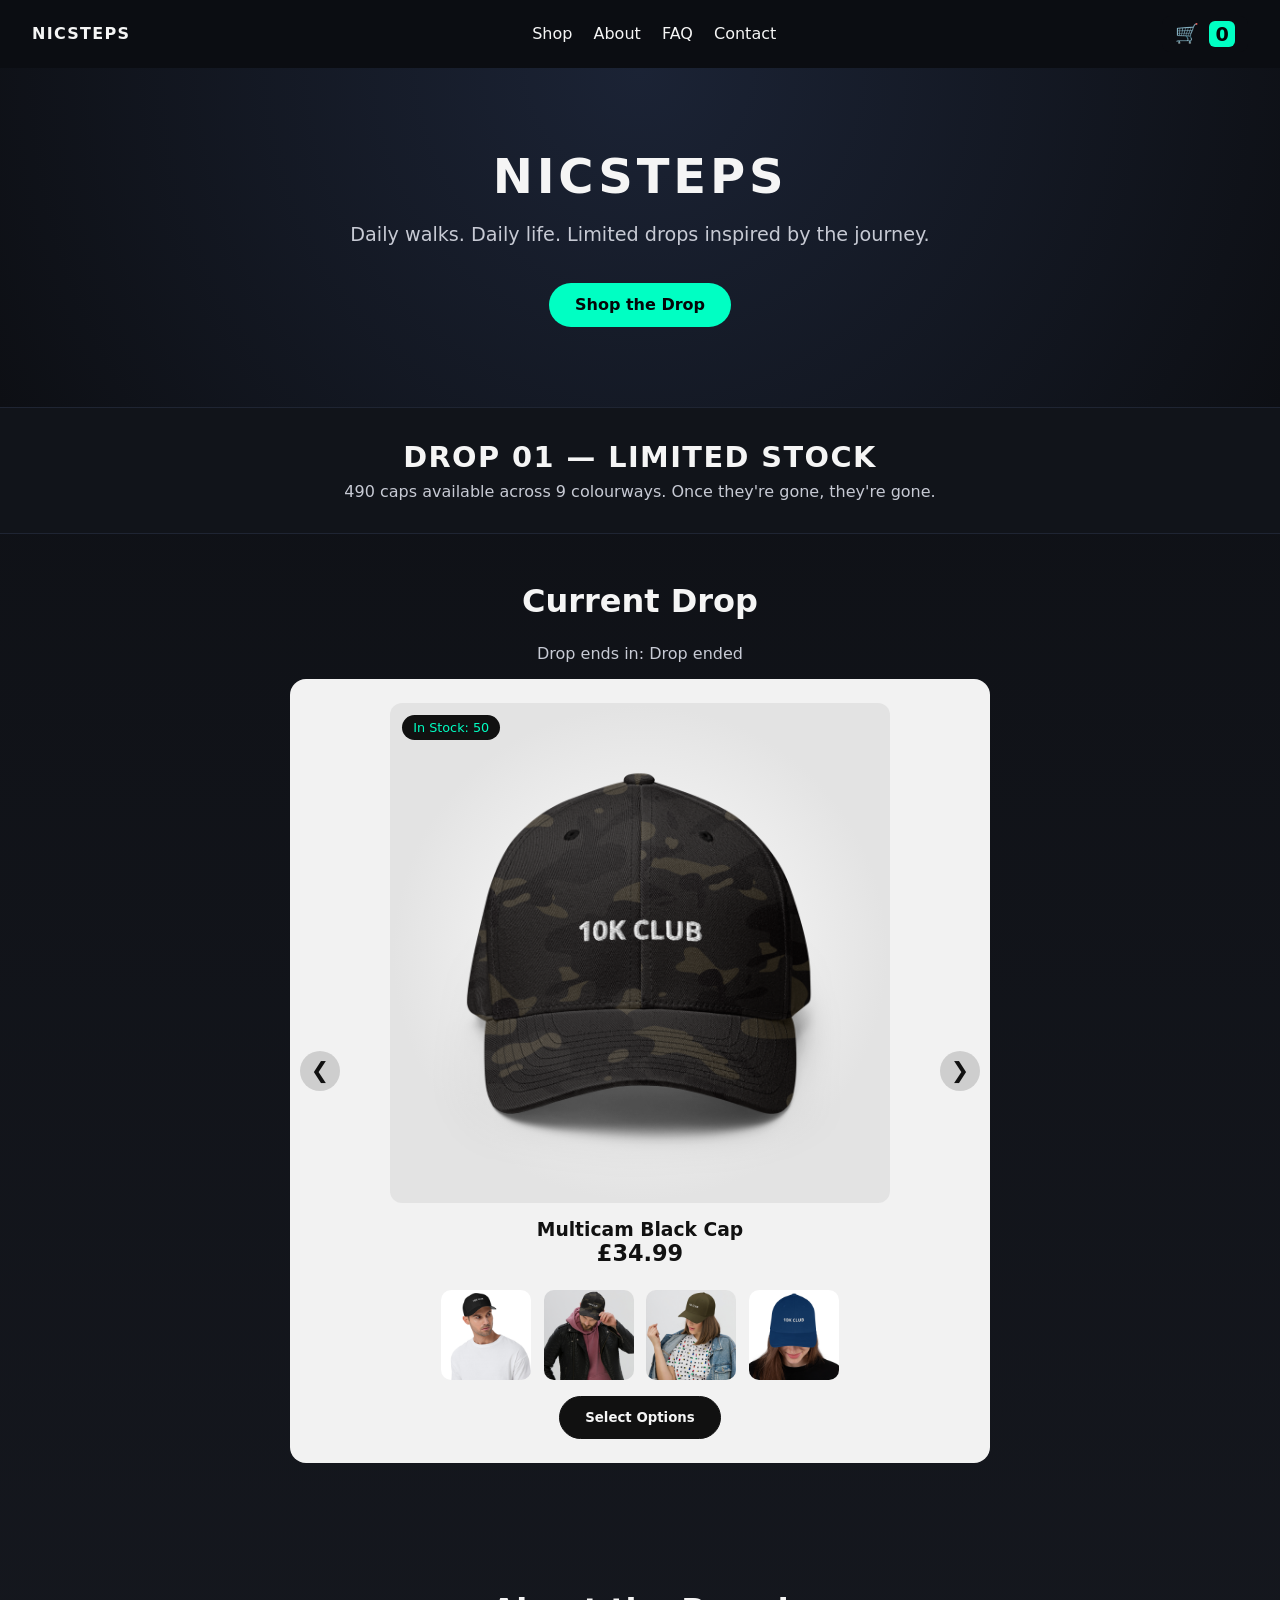
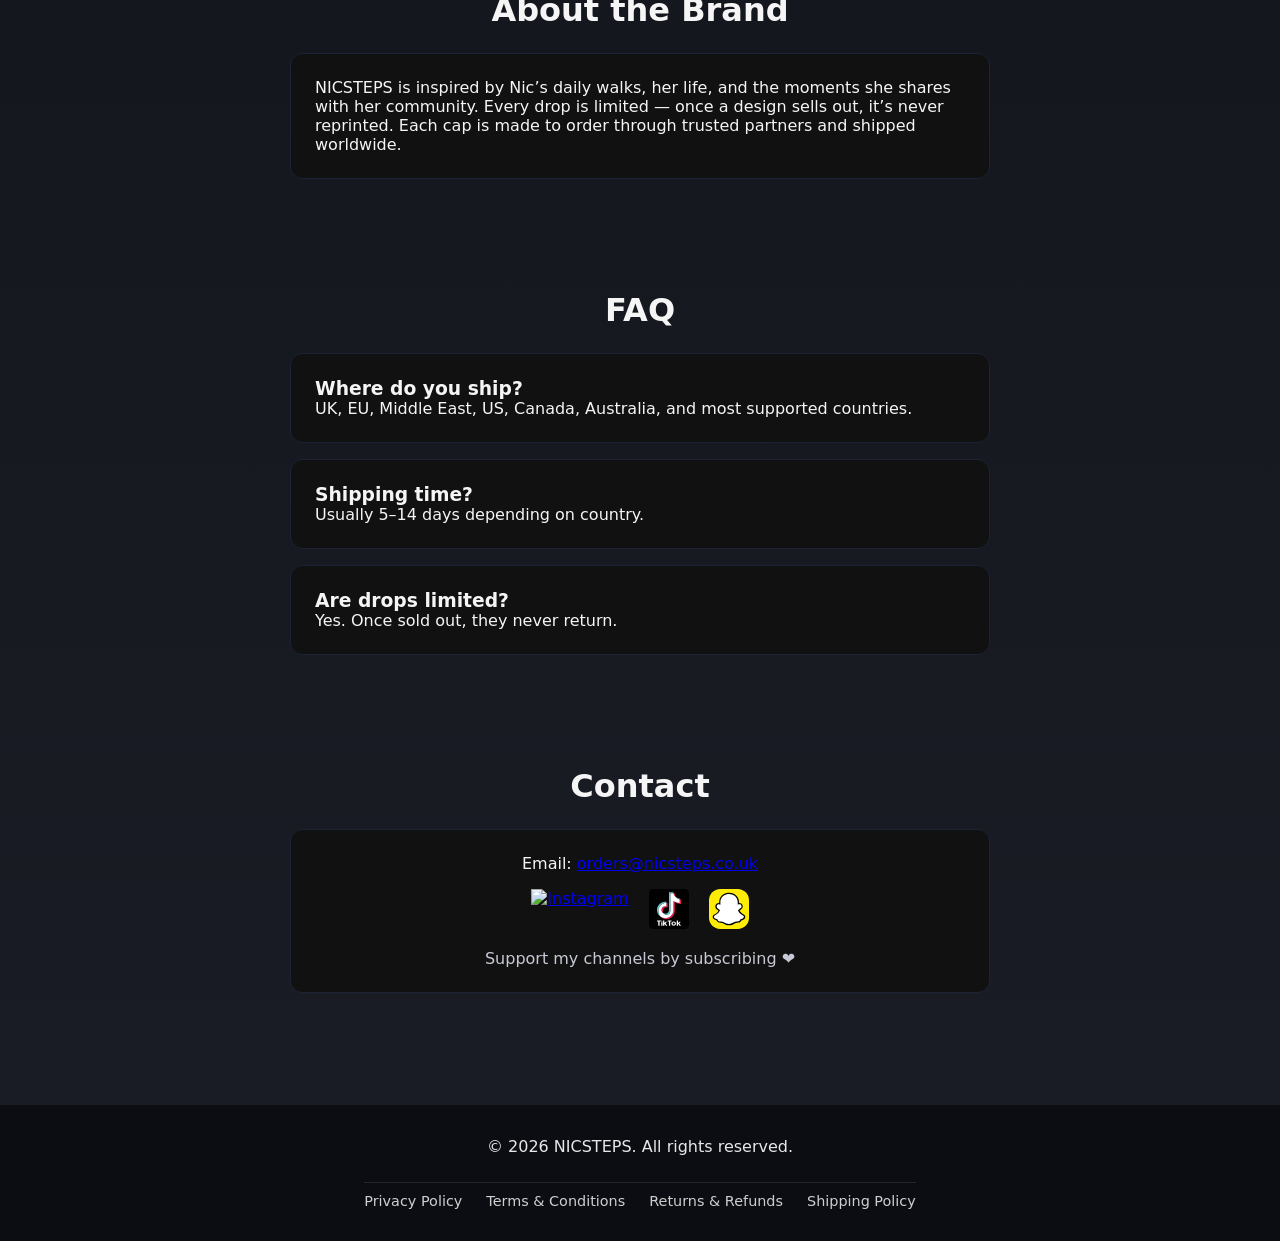
==== index.html @ 2a31eff0 "Update index.html" ====
<!DOCTYPE html>
<html lang="en">
<head>
  <meta charset="UTF-8" />
  <title>NICSTEPS – Limited Edition Apparel</title>
  <meta name="viewport" content="width=device-width, initial-scale=1" />
  <link rel="stylesheet" href="style.css" />
</head>
<body>

  <!-- LOADING OVERLAY -->
  <div id="loader" class="loader-overlay">
    <div class="loader-logo">NICSTEPS</div>
  </div>

<!-- 
<div style="text-align:center; margin-top:20px;">
  <img src="images/logo.png" alt="NICSTEPS Logo" style="max-width:160px;">
</div> LOGO -->
  
  <!-- HEADER -->
  <header class="header">
    <div class="logo">NICSTEPS</div>

    <nav class="nav desktop-nav">
      <a href="#shop">Shop</a>
      <a href="#about">About</a>
      <a href="#faq">FAQ</a>
      <a href="#contact">Contact</a>
    </nav>

    <button id="mobile-menu-toggle" class="mobile-menu-toggle">
      ☰
    </button>

    <div class="cart-icon" onclick="toggleCart()">
      🛒 <span id="cart-count">0</span>
    </div>
  </header>

  <!-- MOBILE MENU -->
  <div id="mobile-menu" class="mobile-menu">
    <nav class="mobile-nav">
      <a href="#shop" onclick="closeMobileMenu()">Shop</a>
      <a href="#about" onclick="closeMobileMenu()">About</a>
      <a href="#faq" onclick="closeMobileMenu()">FAQ</a>
      <a href="#contact" onclick="closeMobileMenu()">Contact</a>
    </nav>
  </div>

  <!-- HERO -->
  <section class="hero">
    <div class="hero-text">
      <h1 class="brand-title">NICSTEPS</h1>
      <p class="brand-tagline">Daily walks. Daily life. Limited drops inspired by the journey.</p>
      <a href="#shop" class="btn-primary">Shop the Drop</a>
    </div>
  </section>

  <!-- DROP BANNER -->
  <section class="drop-banner">
    <h2>DROP 01 — LIMITED STOCK</h2>
    <p>490 caps available across 9 colourways. Once they're gone, they're gone.</p>
  </section>

  <!-- SHOP SECTION -->
  <section id="shop" class="shop">
    <h2 class="section-title">Current Drop</h2>

    <div id="drop-countdown" class="drop-countdown">
      Drop ends in: <span id="countdown-timer">Loading...</span>
    </div>

    <div class="featured-box" id="featured-box">

      <div class="carousel-arrow left-arrow" onclick="prevProduct()">
        <span class="arrow-icon">❮</span>
      </div>

      <div class="featured-content">
        <div class="featured-image-wrapper">
          <img id="featured-img" src="" alt="Featured Cap">
          <div id="stock-indicator" class="stock-indicator"></div>
        </div>

        <h3 id="featured-name"></h3>
        <p class="price" id="featured-price">£34.99</p>

        <div class="featured-gallery">
          <img src="/images/model-male-black.jpg" onclick="openLightbox('/images/model-male-black.jpg')" alt="Male wearing black cap">
          <img src="/images/model-male-multicam-black.jpg" onclick="openLightbox('/images/model-male-multicam-black.jpg')" alt="Male wearing multicam black cap">
          <img src="/images/model-female-olive.jpg" onclick="openLightbox('/images/model-female-olive.jpg')" alt="Female wearing olive cap">
          <img src="/images/model-female-royal-blue.jpg" onclick="openLightbox('/images/model-female-royal-blue.jpg')" alt="Female wearing royal blue cap">
        </div>

        <button class="btn-secondary" id="featured-btn">Select Options</button>
      </div>

      <div class="carousel-arrow right-arrow" onclick="nextProduct()">
        <span class="arrow-icon">❯</span>
      </div>

    </div>
  </section>

  <!-- IMAGE LIGHTBOX -->
<div id="image-lightbox" class="image-lightbox">
  <span id="lightbox-close">×</span>
  <img id="lightbox-img" src="" alt="Enlarged view">
</div>

  <!-- ABOUT -->
  <section id="about" class="info-section">
    <h2 class="section-title">About the Brand</h2>
    <div class="info-card">
      <p>
        NICSTEPS is inspired by Nic’s daily walks, her life, and the moments she shares with her community.
        Every drop is limited — once a design sells out, it’s never reprinted. Each cap is made to order
        through trusted partners and shipped worldwide.
      </p>
    </div>
  </section>

  <!-- FAQ -->
  <section id="faq" class="info-section">
    <h2 class="section-title">FAQ</h2>

    <div class="faq-card">
      <h3>Where do you ship?</h3>
      <p>UK, EU, Middle East, US, Canada, Australia, and most supported countries.</p>
    </div>

    <div class="faq-card">
      <h3>Shipping time?</h3>
      <p>Usually 5–14 days depending on country.</p>
    </div>

    <div class="faq-card">
      <h3>Are drops limited?</h3>
      <p>Yes. Once sold out, they never return.</p>
    </div>
  </section>

  <!-- CONTACT -->
  <section id="contact" class="info-section">
    <h2 class="section-title">Contact</h2>

    <div class="info-card center">
      <p>Email: <a href="mailto:orders@nicsteps.co.uk">orders@nicsteps.co.uk</a></p>

      <div class="social-links">
        <a href="https://www.instagram.com/xnatural_nicx" target="_blank">
          <img src="icons/instagram.svg" alt="Instagram">
        </a>

        <a href="https://www.tiktok.com/@nicky32115" target="_blank">
          <img src="icons/tiktok.svg" alt="TikTok">
        </a>

        <a href="https://www.snapchat.com/@ncurrah" target="_blank">
          <img src="icons/snapchat.svg" alt="Snapchat">
        </a>
      </div>

      <p class="support-text">Support my channels by subscribing ❤️</p>
    </div>
  </section>

  <!-- FOOTER -->
  <footer class="footer">
  <p>© 2026 NICSTEPS. All rights reserved.</p>

  <nav class="footer-legal">
    <a href="/privacy.html">Privacy Policy</a>
    <a href="/terms.html">Terms & Conditions</a>
    <a href="/returns.html">Returns & Refunds</a>
    <a href="/shipping.html">Shipping Policy</a>
  </nav>
</footer>

  <!-- CART PANEL -->
  <div id="cart-panel" class="cart-panel">
    <div class="cart-header">
      <h2>Your Basket</h2>
      <button class="close-cart" onclick="toggleCart()">✖</button>
    </div>

    <div id="cart-items"></div>
    <p id="cart-total">Total: £0.00</p>
    <a id="checkout-link" href="#" class="btn-primary" onclick="openCheckout()">Checkout</a>
  </div>

  <!-- OPTIONS PANEL -->
  <div id="options-panel" class="options-panel">
    <h3>Select Colour & Size</h3>

    <label>Colour</label>
    <select id="opt-color">
  <option>Black</option>
  <option>Dark Grey</option>
  <option>Dark Navy</option>
  <option>Multicam Black</option>
  <option>Olive</option>
  <option>Red</option>
  <option>Royal Blue</option>
  <option>Khaki</option>
  <option>White</option>
  </select>

    <label>Size</label>
    <select id="opt-size">
      <option>S/M</option>
      <option>L/XL</option>
    </select>

    <div class="button-row">
      <button class="btn-secondary" onclick="closeOptions()">Cancel</button>
      <button class="btn-primary" onclick="addSelected()">Add to Cart</button>
    </div>
  </div>

  <!-- CHECKOUT FORM -->
  <div id="checkout-form" class="checkout-form">
    <h2>Checkout</h2>

    <label>Name</label>
    <input type="text" id="cust-name" placeholder="Your full name">

    <label>Email</label>
    <input type="email" id="cust-email" placeholder="you@example.com" required>

    <label>Address</label>
    <input type="text" id="cust-address" placeholder="Street address">

    <label>City</label>
    <input type="text" id="cust-city" placeholder="City">

    <label>State / Region (if required)</label>
    <input type="text" id="cust-state" placeholder="CA, NY, TX, etc.">

    <label>Postcode</label>
    <input type="text" id="cust-zip" placeholder="Postcode">

    <label>Country Code (GB, US, DE, AE, etc.)</label>
    <input type="text" id="cust-country" placeholder="GB">

    <div class="button-row">
      <button class="btn-secondary" onclick="closeCheckout()">Cancel</button>
      <button class="btn-primary" onclick="startCheckout()">Pay Now</button>
    </div>
  </div>

  <script src="script.js"></script>
</body>
</html>
---- style.css ----
* {
  box-sizing: border-box;
  margin: 0;
  padding: 0;
  font-family: system-ui, -apple-system, BlinkMacSystemFont, "Segoe UI", sans-serif;
}

body {
  background: linear-gradient(180deg, #0d0f14, #1a1d25);
  color: #f5f5f5;
}

/* LOADER */
.loader-overlay {
  position: fixed;
  inset: 0;
  background: #050608;
  display: flex;
  align-items: center;
  justify-content: center;
  z-index: 1000;
}

.loader-logo {
  font-size: 1.6rem;
  letter-spacing: 0.12em;
  text-transform: uppercase;
  color: #00ffc3;
  animation: pulse 1.4s infinite;
}

@keyframes pulse {
  0% { opacity: 0.3; transform: scale(0.95); }
  50% { opacity: 1; transform: scale(1); }
  100% { opacity: 0.3; transform: scale(0.95); }
}

/* HEADER */
.header {
  display: flex;
  justify-content: space-between;
  align-items: center;
  padding: 1rem 2rem;
  background: #0b0d12;
  position: sticky;
  top: 0;
  z-index: 10;
}

.logo {
  font-weight: 700;
  letter-spacing: 0.08em;
}

.nav a {
  margin-left: 1rem;
  color: #f5f5f5;
  text-decoration: none;
}

.nav a:hover {
  color: #00ffc3;
}

/* MOBILE MENU TOGGLE */
.mobile-menu-toggle {
  display: none;               /* hidden on desktop */
  background: transparent;
  border: none;
  color: #f5f5f5;
  font-size: 1.4rem;
  cursor: pointer;
}

/* CART ICON */
.cart-icon {
  cursor: pointer;
  font-size: 1.2rem;
  background: #0b0d12;
  padding: 0.4rem 0.8rem;
  border-radius: 8px;
}

.cart-icon span {
  background: #00ffc3;
  color: #050608;
  padding: 0.1rem 0.4rem;
  border-radius: 6px;
  margin-left: 4px;
  font-weight: 700;
}

/* MOBILE MENU */
.mobile-menu {
  position: fixed;
  top: -100%;                  /* hidden above screen */
  left: 0;
  right: 0;
  background: #050608;
  padding: 2rem 1.5rem;
  transition: top 0.3s ease;   /* slide down animation */
  z-index: 9999;               /* above everything */
}

.mobile-menu.open {
  top: 60px;                   /* slides down below header */
}

.mobile-nav {
  display: flex;
  flex-direction: column;
  gap: 1rem;
  text-align: center;
}

.mobile-nav a {
  color: #f5f5f5;
  text-decoration: none;
  font-size: 1.1rem;
}

/* SHOW MOBILE MENU TOGGLE ON MOBILE */
@media (max-width: 768px) {
  .mobile-menu-toggle {
    display: block;            /* ☰ becomes visible */
  }

  .desktop-nav {
    display: none;             /* hide desktop nav */
  }
}

/* HERO */
.hero {
  padding: 5rem 2rem;
  text-align: center;
  background: radial-gradient(circle at top, #1b2335, #0d0f14);
}

.brand-title {
  font-size: 3rem;
  font-weight: 700;
  letter-spacing: 0.08em;
  margin-bottom: 1rem;
}

.brand-tagline {
  font-size: 1.2rem;
  max-width: 600px;
  margin: 0 auto 2rem;
  color: #c7cad4;
  line-height: 1.6;
}

/* BUTTONS */
.btn-primary,
.btn-secondary {
  display: inline-block;
  padding: 0.8rem 1.6rem;
  border-radius: 999px;
  cursor: pointer;
  text-decoration: none;
  font-weight: 600;
}

.btn-primary {
  background: #00ffc3;
  color: #050608;
}

.btn-primary:hover {
  background: #00d9a5;
}

.btn-secondary {
  background: #111;
  color: #f5f5f5;
  border: 1px solid #111;
  transition: transform 0.2s ease, background 0.2s ease, box-shadow 0.2s ease;
}

.btn-secondary:hover {
  background: #222;
  color: #ffffff;
  transform: translateY(-2px);
  box-shadow: 0 4px 12px rgba(0, 0, 0, 0.25);
}

/* SECTION TITLES */
.section-title {
  text-align: center;
  margin-bottom: 1.5rem;
  font-size: 2rem;
}

/* SHOP */
.shop {
  padding: 3rem 2rem;
}

/* COUNTDOWN */
.drop-countdown {
  text-align: center;
  margin-bottom: 1rem;
  color: #c7cad4;
}

/* FEATURED BOX */
.featured-box {
  position: relative;
  margin: 0 auto 2rem;
  width: 100%;
  max-width: 700px;
  background: #f2f2f2;
  color: #111;
  border-radius: 16px;
  padding: 1.5rem;
}

.featured-content {
  display: flex;
  flex-direction: column;
  align-items: center;
}

.featured-image-wrapper {
  position: relative;
  width: 100%;
  max-width: 500px;
  margin-bottom: 1rem;
  background: radial-gradient(circle, #ffffff 0%, #e3e3e3 70%);
  border-radius: 12px;
  padding: 1rem;
}

.featured-image-wrapper img {
  width: 100%;
  height: auto;
  display: block;
  border-radius: 10px;
}

/* STOCK INDICATOR */
.stock-indicator {
  position: absolute;
  top: 12px;
  left: 12px;
  background: #111;
  color: #00ffc3;
  padding: 0.3rem 0.7rem;
  border-radius: 999px;
  font-size: 0.8rem;
}

/* PRICE */
.price {
  margin-bottom: 0.5rem;
  font-size: 1.4rem;
  font-weight: 700;
}

/* LIMITED STOCK TEXT */
.stock-level {
  font-size: 0.95rem;
  color: #00ffc3;
  margin-top: 0.5rem;
}

.stock-level span {
  font-weight: 700;
}

/* LOW STOCK WARNING */
.low-stock {
  color: #ff4d4d !important;
  animation: pulse 1s infinite;
}

/* GALLERY */
.featured-gallery {
  display: flex;
  gap: 0.8rem;
  margin: 1rem 0;
}

.featured-gallery img {
  width: 90px;
  height: 90px;
  object-fit: cover;
  border-radius: 10px;
}

/* ARROWS */
.carousel-arrow {
  position: absolute;
  top: 50%;
  transform: translateY(-50%);
  width: 40px;
  height: 40px;
  background: rgba(0, 0, 0, 0.15);
  border-radius: 50%;
  display: flex;
  justify-content: center;
  align-items: center;
  cursor: pointer;
}

.left-arrow { left: 10px; }
.right-arrow { right: 10px; }

.arrow-icon {
  color: #111;
  font-size: 22px;
}

/* INFO SECTIONS */
.info-section {
  padding: 3rem 2rem;
}

.info-card,
.faq-card {
  background: #111;
  border: 1px solid #1b2335;
  padding: 1.5rem;
  border-radius: 12px;
  max-width: 700px;
  margin: 1rem auto;
}

.info-card.center {
  text-align: center;
}

/* SOCIAL LINKS */
.social-links {
  display: flex;
  gap: 20px;
  justify-content: center;
  margin: 1rem 0;
}

.social-links img {
  width: 40px;
  height: 40px;
  cursor: pointer;
  transition: transform 0.2s;
}

.social-links img:hover {
  transform: scale(1.15);
}

.support-text {
  text-align: center;
  color: #c7cad4;
  margin-top: 10px;
}

/* FOOTER */
.footer {
  text-align: center;
  padding: 2rem;
  background: #0b0d12;
  margin-top: 3rem;
  color: #fff;
}

#netlify-badge,
.netlify-badge,
[data-netlify-badge],
footer a[href*="netlify.com"] {
  display: none !important;
}

.footer p {
  color: #fff;
  margin-bottom: 0.5rem;
  opacity: 0.9;
}

.footer-legal {
  margin-top: 10px;
  display: flex;
  justify-content: center;
  flex-wrap: wrap;
  gap: 1.5rem;
  border-top: 1px solid rgba(255, 255, 255, 0.1);
  padding-top: 10px;
}

.footer-legal a {
  color: #fff;
  font-size: 0.9rem;
  opacity: 0.8;
  text-decoration: none;
  transition: opacity 0.2s ease;
}

.footer-legal a:hover {
  opacity: 1;
}

.footer {
  display: flex;
  flex-direction: column;
  align-items: center;
}
.footer p {
  margin-bottom: 1rem;
}

/* CART PANEL */
.cart-panel {
  position: fixed;
  right: -350px;
  top: 0;
  width: 300px;
  height: 100%;
  background: #0b0d12;
  padding: 1.5rem;
  transition: right 0.3s ease;
  border-left: 1px solid #1b2335;
  overflow-y: auto;
  z-index: 999;
}

.cart-panel.open {
  right: 0;
}

.cart-header {
  display: flex;
  justify-content: space-between;
  align-items: center;
  margin-bottom: 1rem;
}

.cart-item {
  display: flex;
  justify-content: space-between;
  margin-bottom: 0.8rem;
}

.remove-btn {
  background: transparent;
  border: none;
  color: #ff6b6b;
  cursor: pointer;
}

/* OPTIONS PANEL */
.options-panel {
  display: none;
  flex-direction: column;
  align-items: center;
  gap: 10px;
  position: fixed;
  top: 50%;
  left: 50%;
  transform: translate(-50%, -50%);
  background: #111;
  padding: 20px;
  border-radius: 10px;
  z-index: 9999;
  width: 300px;
  color: white;
}

.options-panel label,
.options-panel select {
  display: block;
  width: 80%;
  margin-bottom: 8px;
}

.options-panel .btn-primary,
.options-panel .btn-secondary {
  width: 45%;
}

/* CHECKOUT FORM */
.checkout-form {
  display: none;
  flex-direction: column;
  align-items: center;
  gap: 10px;
  position: fixed;
  top: 50%;
  left: 50%;
  transform: translate(-50%, -50%);
  background: #111;
  padding: 20px;
  border-radius: 10px;
  z-index: 9999;
  width: 320px;
  color: white;
  border: 1px solid #00ffc3;
}

.checkout-form label,
.checkout-form input {
  width: 90%;
  margin-bottom: 8px;
}

.checkout-form .btn-primary,
.checkout-form .btn-secondary {
  width: 45%;
}

/* RESPONSIVE */
@media (max-width: 768px) {
  .desktop-nav {
    display: none;
  }

  .mobile-menu-toggle {
    display: block;
  }

  .hero h1 {
    font-size: 2rem;
  }

  .featured-box {
    padding: 1rem;
  }

  .featured-gallery {
    flex-wrap: wrap;
    justify-content: center;
  }
}

/* FULLSCREEN IMAGE LIGHTBOX */
.image-lightbox {
  position: fixed;
  top: 0;
  left: 0;
  width: 100vw;
  height: 100vh;
  background: rgba(0,0,0,0.85);
  display: none;
  justify-content: center;
  align-items: center;
  z-index: 9999;
  padding: 20px;
}

.image-lightbox img {
  max-width: 100%;
  max-height: 100%;
  object-fit: contain;
  border-radius: 8px;
  animation: zoomIn 0.25s ease-out;
}

#lightbox-close {
  position: absolute;
  top: 20px;
  right: 25px;
  font-size: 40px;
  color: white;
  cursor: pointer;
  user-select: none;
  z-index: 10000;
}

@keyframes zoomIn {
  from { transform: scale(0.9); opacity: 0; }
  to { transform: scale(1); opacity: 1; }
}

/* Social links */
.social-links img {
  width: 40px;
  height: 40px;
  filter: brightness(100%);
  transition: transform 0.2s ease, filter 0.2s ease;
}

.social-links img:hover {
  transform: scale(1.15);
  filter: brightness(140%);
}

/* DROP BANNER */
.drop-banner {
  text-align: center;
  padding: 2rem;
  background: #11141a;
  border-top: 1px solid #1f2533;
  border-bottom: 1px solid #1f2533;
}

.drop-banner h2 {
  font-size: 1.8rem;
  letter-spacing: 0.05em;
  margin-bottom: 0.5rem;
}

.drop-banner p {
  color: #c7cad4;
  font-size: 1rem;
}
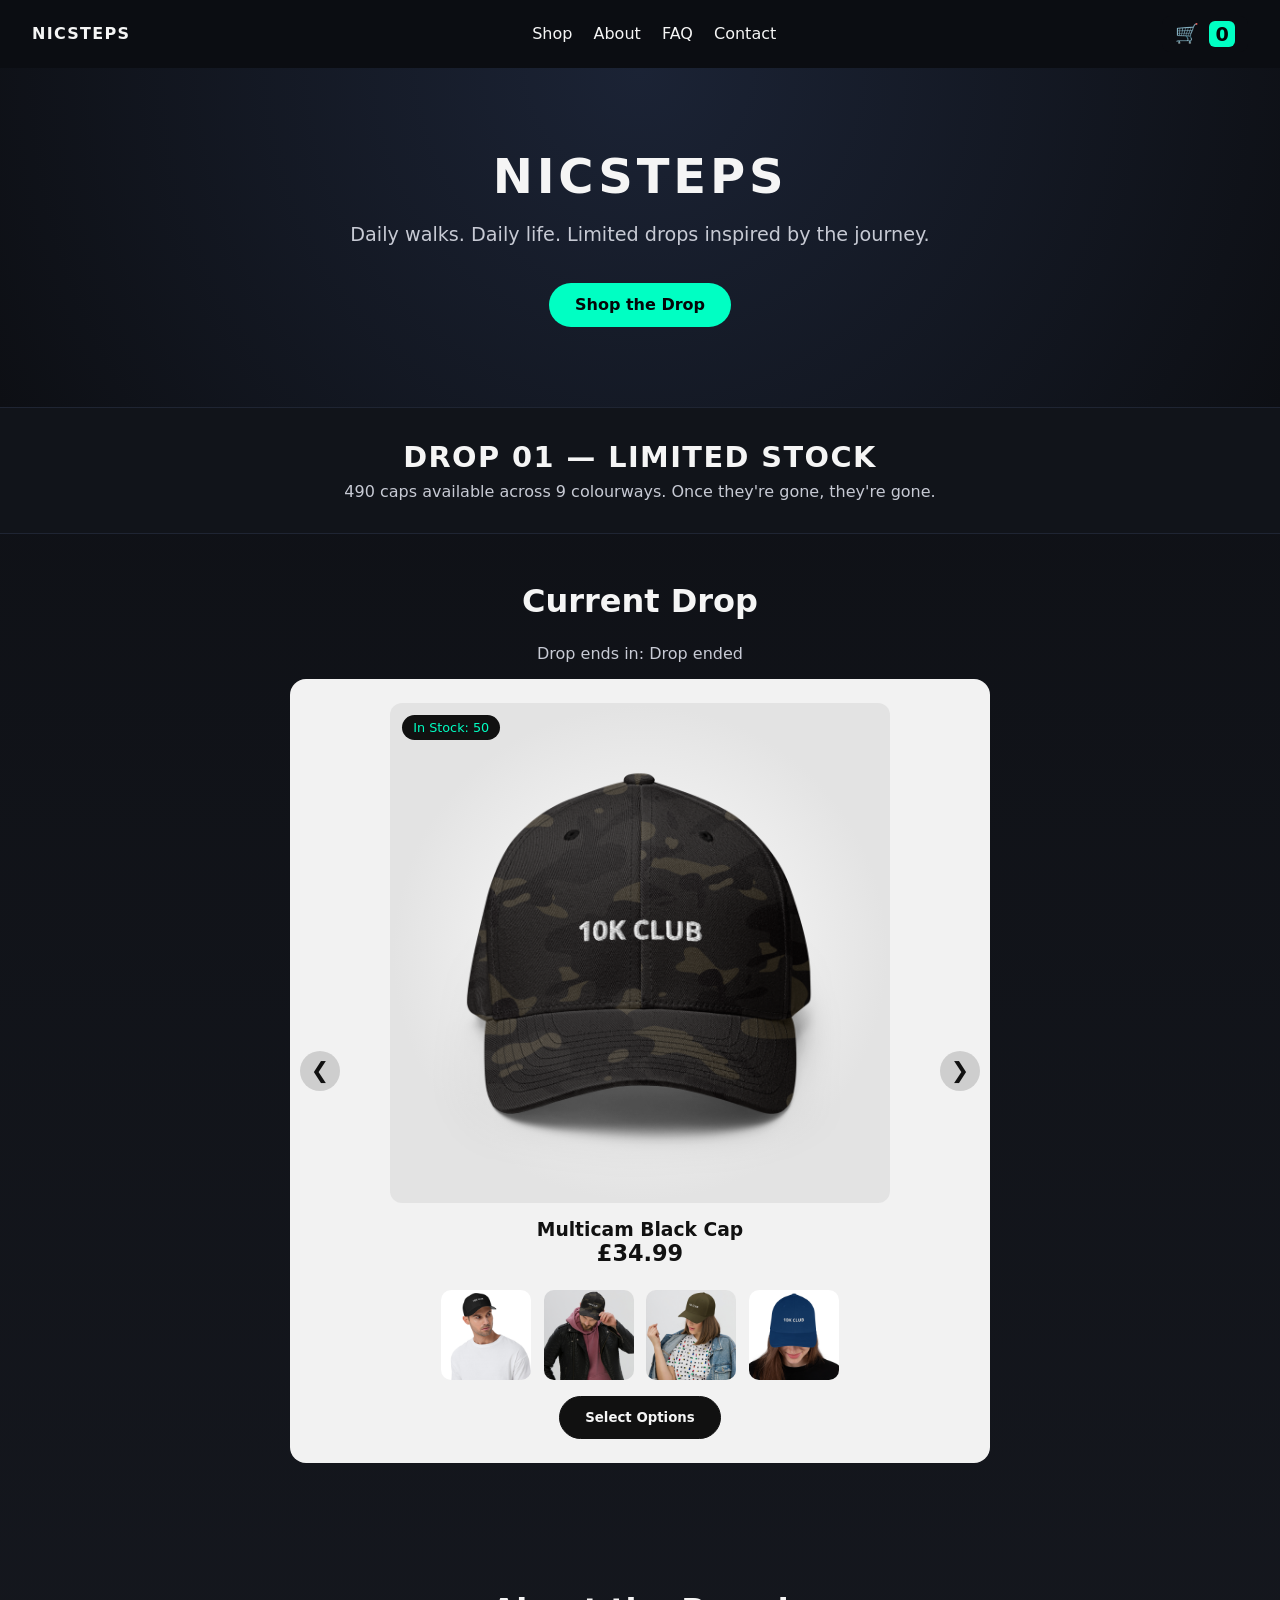
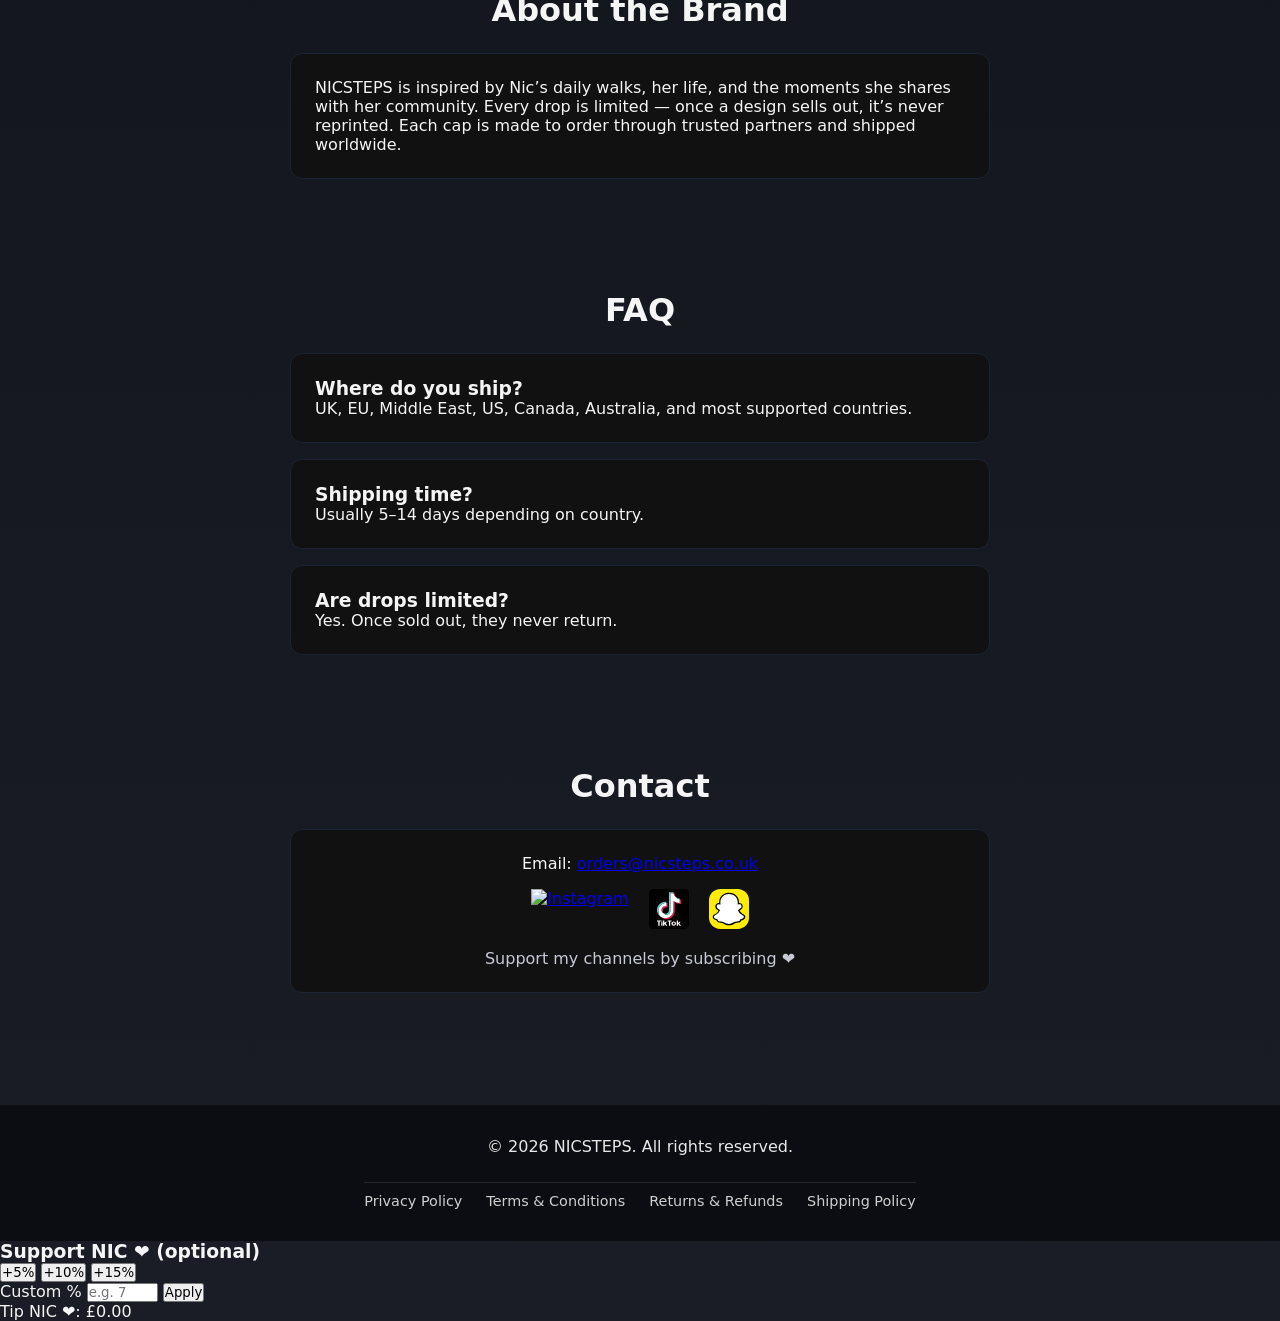
==== commit 30a2e44f: "Enhance checkout with tip section and cart updates Added a tip section for user support and updated " ====
--- a/index.html
+++ b/index.html
@@ -189,6 +189,26 @@
     <p id="cart-total">Total: £0.00</p>
     <a id="checkout-link" href="#" class="btn-primary" onclick="openCheckout()">Checkout</a>
   </div>
+
+  <div class="tip-section">
+  <h3>Support NIC ❤️ <span class="tip-optional">(optional)</span></h3>
+
+  <div class="tip-buttons">
+    <button class="tip-btn" data-tip="5">+5%</button>
+    <button class="tip-btn" data-tip="10">+10%</button>
+    <button class="tip-btn" data-tip="15">+15%</button>
+  </div>
+
+  <div class="tip-custom">
+    <label for="customTip">Custom %</label>
+    <input type="number" id="customTip" min="1" max="100" placeholder="e.g. 7">
+    <button id="applyCustomTip" class="tip-btn">Apply</button>
+  </div>
+
+  <div class="tip-summary">
+    <p>Tip NIC ❤️: <span id="tipAmountDisplay">£0.00</span></p>
+  </div>
+</div>
 
   <!-- OPTIONS PANEL -->
   <div id="options-panel" class="options-panel">
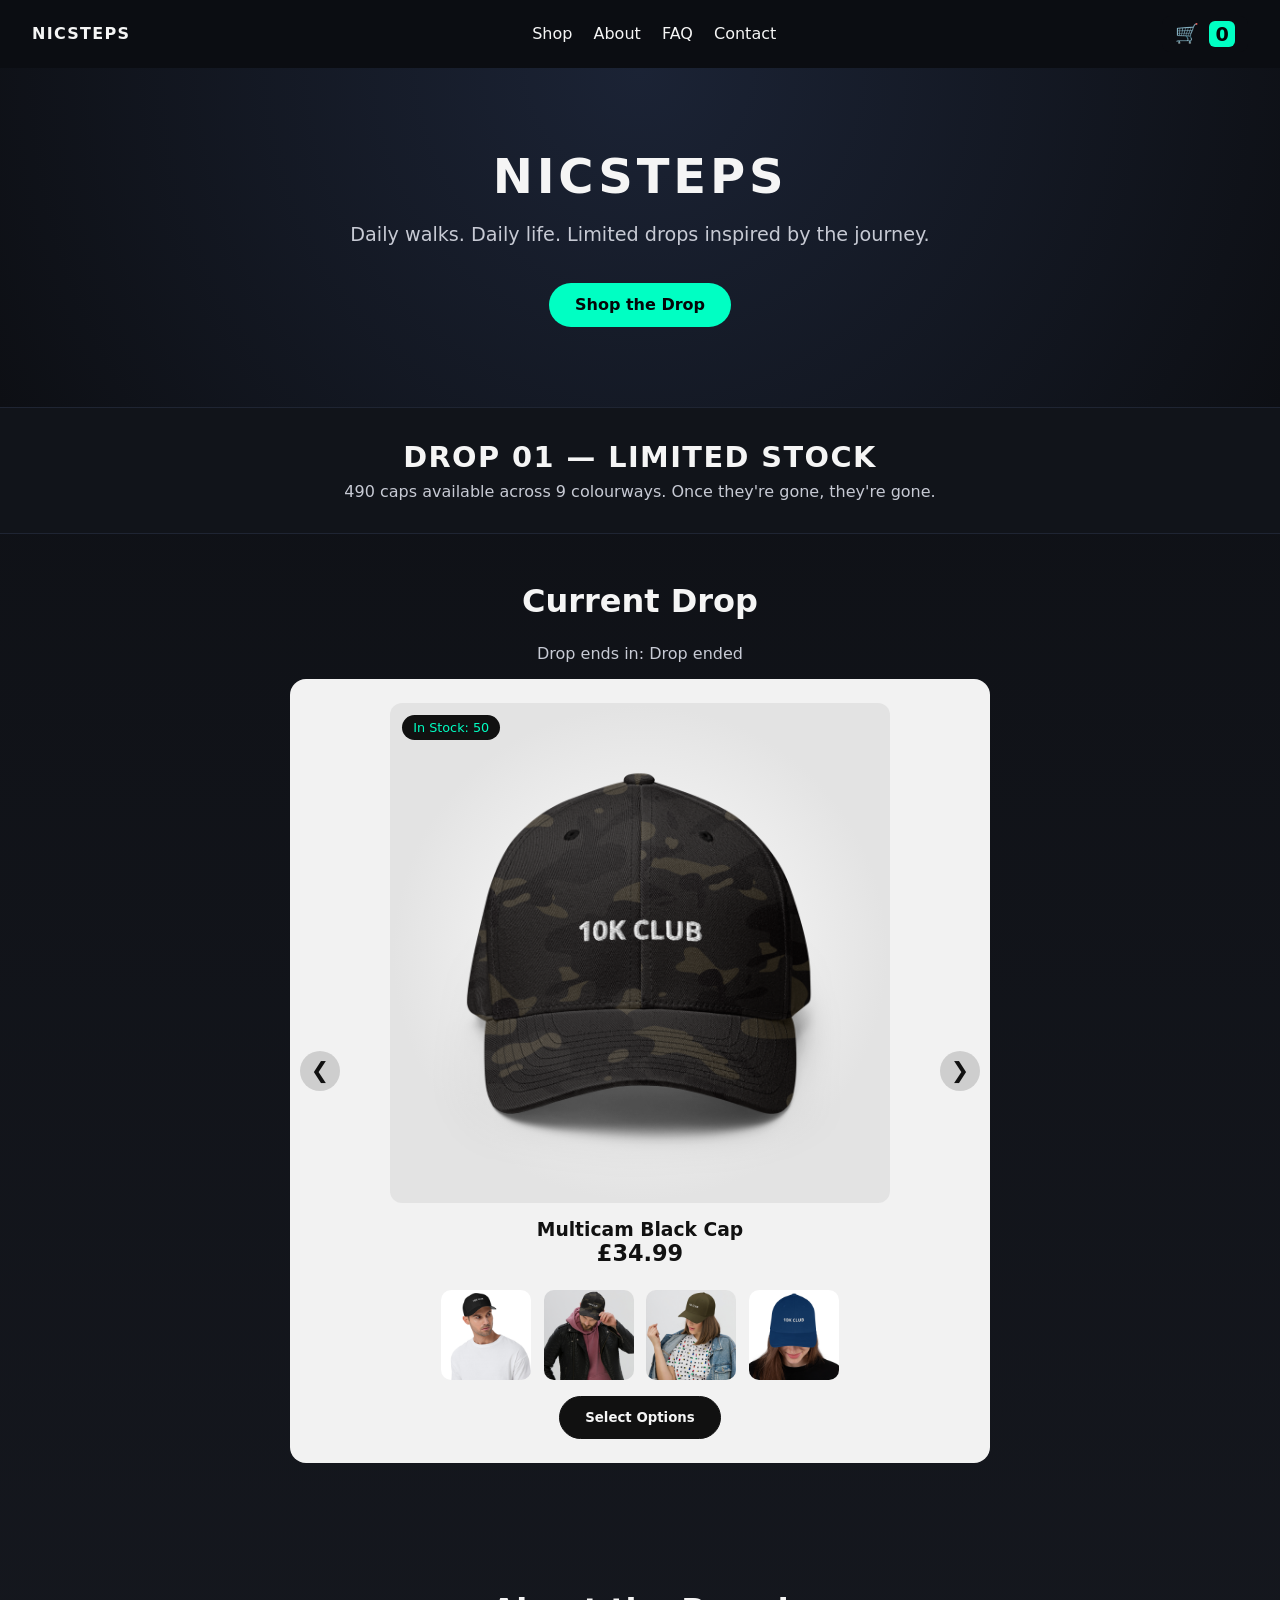
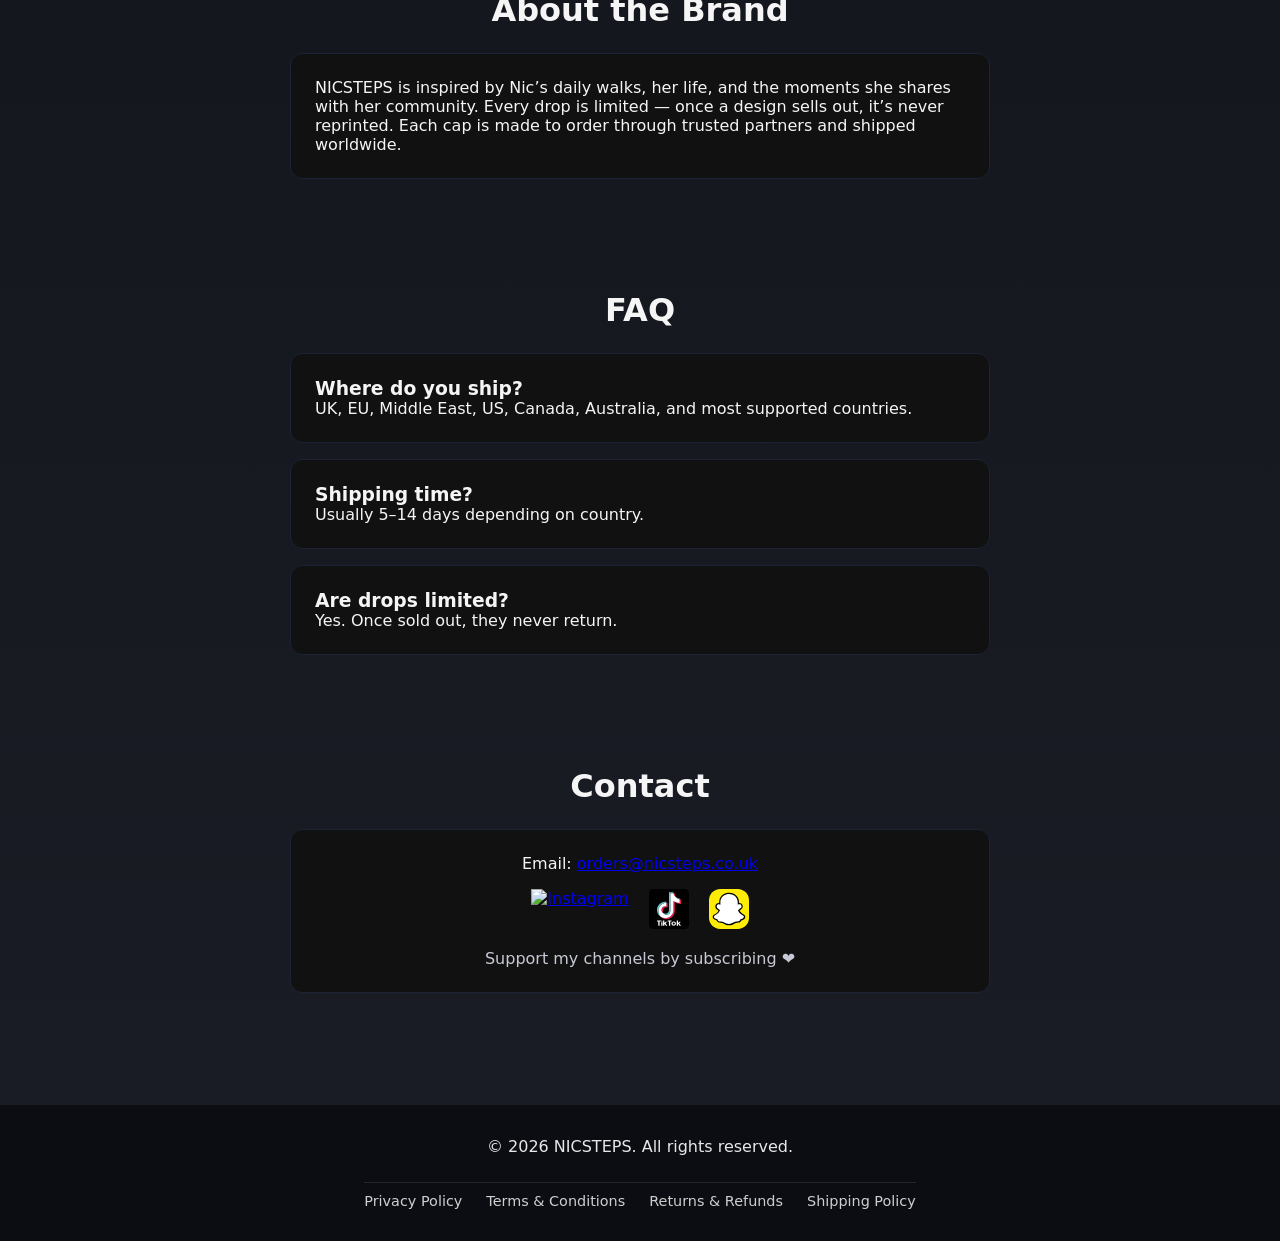
==== commit 3e902e05: "Reorganize tip section within cart panel Moved the tip section inside the cart panel for better orga" ====
--- a/index.html
+++ b/index.html
@@ -179,35 +179,40 @@
 </footer>
 
   <!-- CART PANEL -->
-  <div id="cart-panel" class="cart-panel">
-    <div class="cart-header">
-      <h2>Your Basket</h2>
-      <button class="close-cart" onclick="toggleCart()">✖</button>
-    </div>
-
-    <div id="cart-items"></div>
-    <p id="cart-total">Total: £0.00</p>
-    <a id="checkout-link" href="#" class="btn-primary" onclick="openCheckout()">Checkout</a>
-  </div>
-
+<div id="cart-panel" class="cart-panel">
+  <div class="cart-header">
+    <h2>Your Basket</h2>
+    <button class="close-cart" onclick="toggleCart()">✖</button>
+  </div>
+
+  <div id="cart-items"></div>
+
+  <!-- Basket total -->
+  <p id="cart-total">Total: £0.00</p>
+
+  <!-- ⭐ TIP SECTION MOVED INSIDE CART PANEL -->
   <div class="tip-section">
-  <h3>Support NIC ❤️ <span class="tip-optional">(optional)</span></h3>
-
-  <div class="tip-buttons">
-    <button class="tip-btn" data-tip="5">+5%</button>
-    <button class="tip-btn" data-tip="10">+10%</button>
-    <button class="tip-btn" data-tip="15">+15%</button>
-  </div>
-
-  <div class="tip-custom">
-    <label for="customTip">Custom %</label>
-    <input type="number" id="customTip" min="1" max="100" placeholder="e.g. 7">
-    <button id="applyCustomTip" class="tip-btn">Apply</button>
-  </div>
-
-  <div class="tip-summary">
-    <p>Tip NIC ❤️: <span id="tipAmountDisplay">£0.00</span></p>
-  </div>
+    <h3>Support NIC ❤️ <span class="tip-optional">(optional)</span></h3>
+
+    <div class="tip-buttons">
+      <button class="tip-btn" data-tip="5">+5%</button>
+      <button class="tip-btn" data-tip="10">+10%</button>
+      <button class="tip-btn" data-tip="15">+15%</button>
+    </div>
+
+    <div class="tip-custom">
+      <label for="customTip">Custom %</label>
+      <input type="number" id="customTip" min="1" max="100" placeholder="e.g. 7">
+      <button id="applyCustomTip" class="tip-btn">Apply</button>
+    </div>
+
+    <div class="tip-summary">
+      <p>Tip NIC ❤️: <span id="tipAmountDisplay">£0.00</span></p>
+    </div>
+  </div>
+
+  <!-- Checkout button -->
+  <a id="checkout-link" href="#" class="btn-primary" onclick="openCheckout()">Checkout</a>
 </div>
 
   <!-- OPTIONS PANEL -->
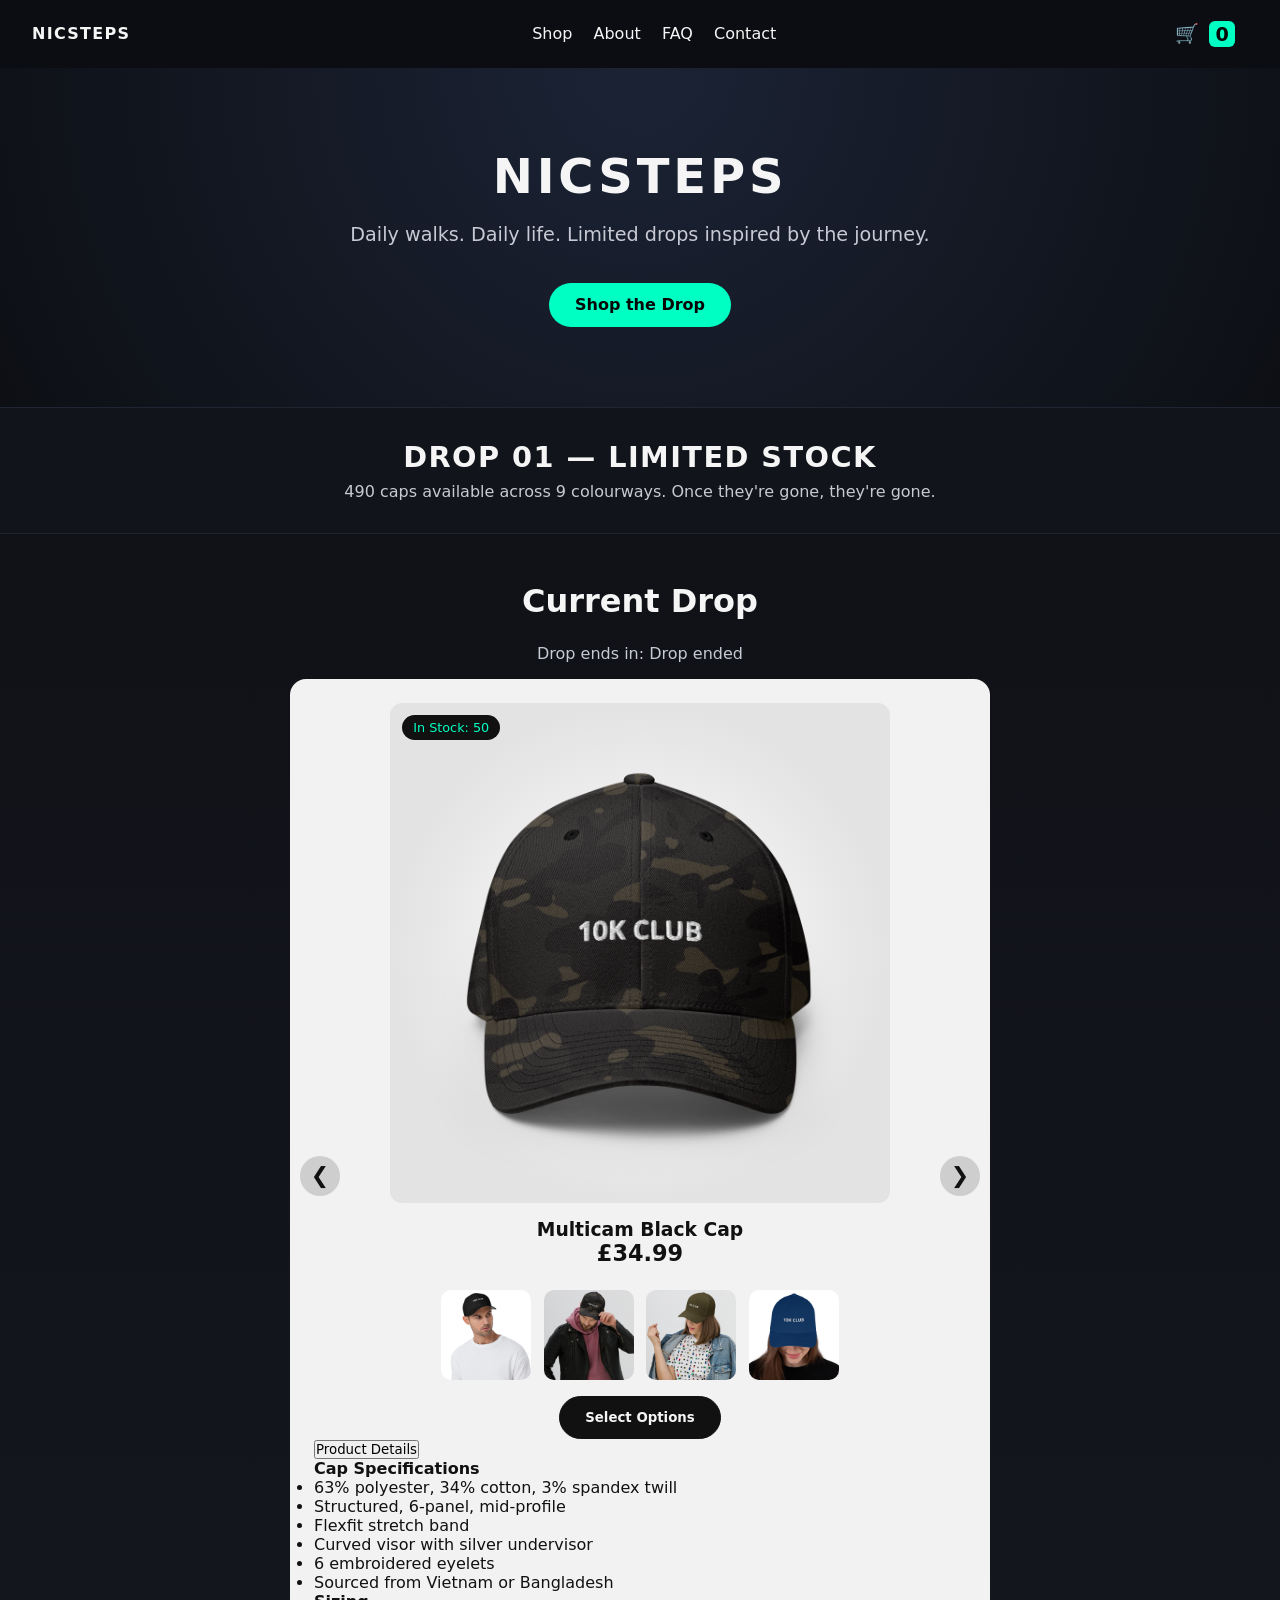
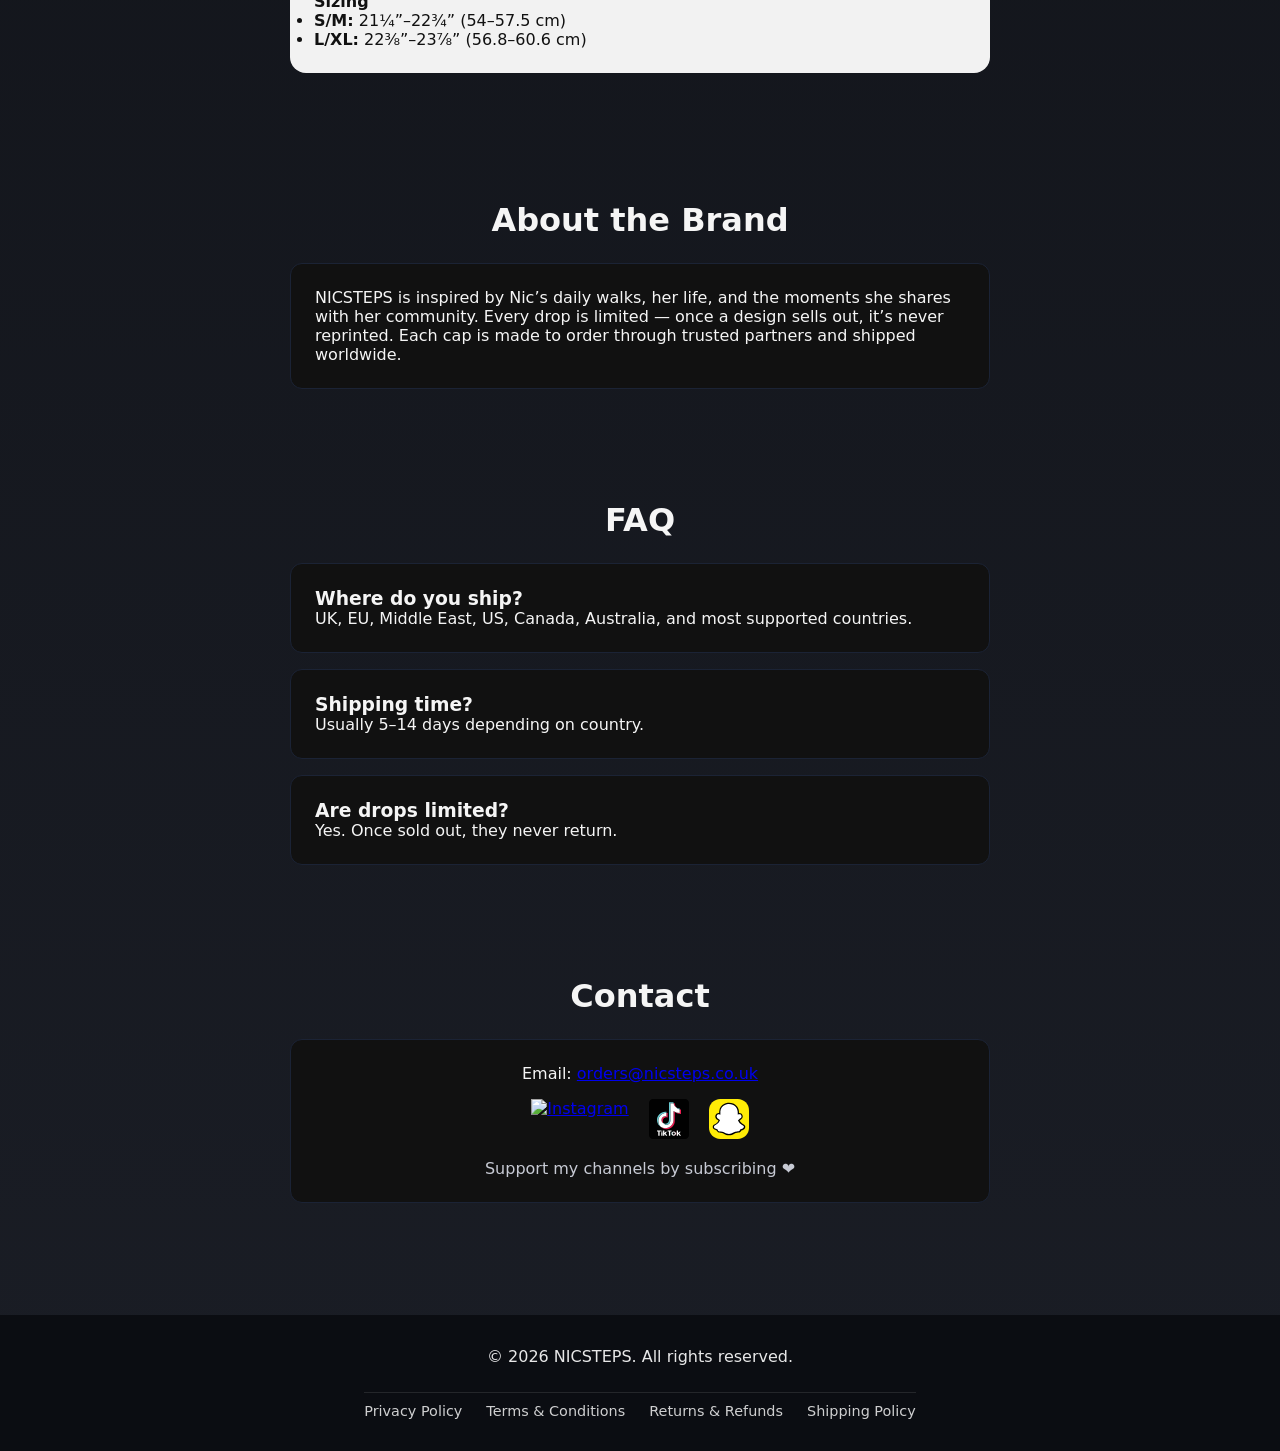
==== commit 668a0ebd: "Refactor index.html structure and content" ====
--- a/index.html
+++ b/index.html
@@ -99,6 +99,27 @@
       <div class="carousel-arrow right-arrow" onclick="nextProduct()">
         <span class="arrow-icon">❯</span>
       </div>
+      <div class="info-toggle">
+  <button id="infoToggleBtn" class="info-btn">Product Details</button>
+
+  <div id="infoPanel" class="info-panel">
+    <h4>Cap Specifications</h4>
+    <ul>
+      <li>63% polyester, 34% cotton, 3% spandex twill</li>
+      <li>Structured, 6‑panel, mid‑profile</li>
+      <li>Flexfit stretch band</li>
+      <li>Curved visor with silver undervisor</li>
+      <li>6 embroidered eyelets</li>
+      <li>Sourced from Vietnam or Bangladesh</li>
+    </ul>
+
+    <h4>Sizing</h4>
+    <ul>
+      <li><strong>S/M:</strong> 21¼”–22¾” (54–57.5 cm)</li>
+      <li><strong>L/XL:</strong> 22⅜”–23⅞” (56.8–60.6 cm)</li>
+    </ul>
+  </div>
+</div>
 
     </div>
   </section>
@@ -209,6 +230,11 @@
     <div class="tip-summary">
       <p>Tip NIC ❤️: <span id="tipAmountDisplay">£0.00</span></p>
     </div>
+    
+    <p class="tip-note">
+  ℹ️ Tips are optional and non‑refundable.
+</p>
+    <button id="removeTipBtn" class="tip-remove-btn">Remove Tip</button>
   </div>
 
   <!-- Checkout button -->
--- a/style.css
+++ b/style.css
@@ -448,6 +448,97 @@
   color: #ff6b6b;
   cursor: pointer;
 }
+/* ----------------------------- */
+/* TIP SECTION INSIDE CART PANEL */
+/* ----------------------------- */
+
+.tip-section {
+  margin-top: 1.5rem;
+  padding: 1rem;
+  border-radius: 8px;
+  background: #0b0d12;
+  color: #fff;
+  border: 1px solid #1f2937;
+}
+
+.tip-section h3 {
+  margin: 0 0 0.5rem;
+  font-size: 1rem;
+  display: flex;
+  align-items: center;
+  gap: 0.5rem;
+}
+
+.tip-optional {
+  font-size: 0.85rem;
+  color: #9ca3af;
+}
+
+.tip-buttons {
+  display: flex;
+  gap: 0.5rem;
+  margin-bottom: 0.75rem;
+  flex-wrap: wrap;
+}
+
+.tip-btn {
+  padding: 0.4rem 0.8rem;
+  border-radius: 999px;
+  border: 1px solid #374151;
+  background: #111827;
+  color: #fff;
+  font-size: 0.9rem;
+  cursor: pointer;
+  transition: background 0.2s, border-color 0.2s, transform 0.1s;
+}
+
+.tip-btn:hover {
+  background: #1f2937;
+  border-color: #4b5563;
+  transform: translateY(-1px);
+}
+
+.tip-btn.active {
+  background: #2563eb;
+  border-color: #3b82f6;
+}
+
+.tip-custom {
+  display: flex;
+  align-items: center;
+  gap: 0.5rem;
+  margin-bottom: 0.75rem;
+}
+
+.tip-custom input {
+  width: 80px;
+  padding: 0.3rem 0.5rem;
+  border-radius: 6px;
+  border: 1px solid #374151;
+  background: #020617;
+  color: #fff;
+}
+
+.tip-summary {
+  font-size: 0.9rem;
+  color: #d1d5db;
+  margin-top: 0.5rem;
+}
+
+.tip-remove-btn {
+  margin-top: 8px;
+  background: #444;
+  color: white;
+  padding: 6px 10px;
+  border-radius: 6px;
+  border: none;
+  cursor: pointer;
+  font-size: 14px;
+}
+
+.tip-remove-btn:hover {
+  background: #555;
+}
 
 /* OPTIONS PANEL */
 .options-panel {
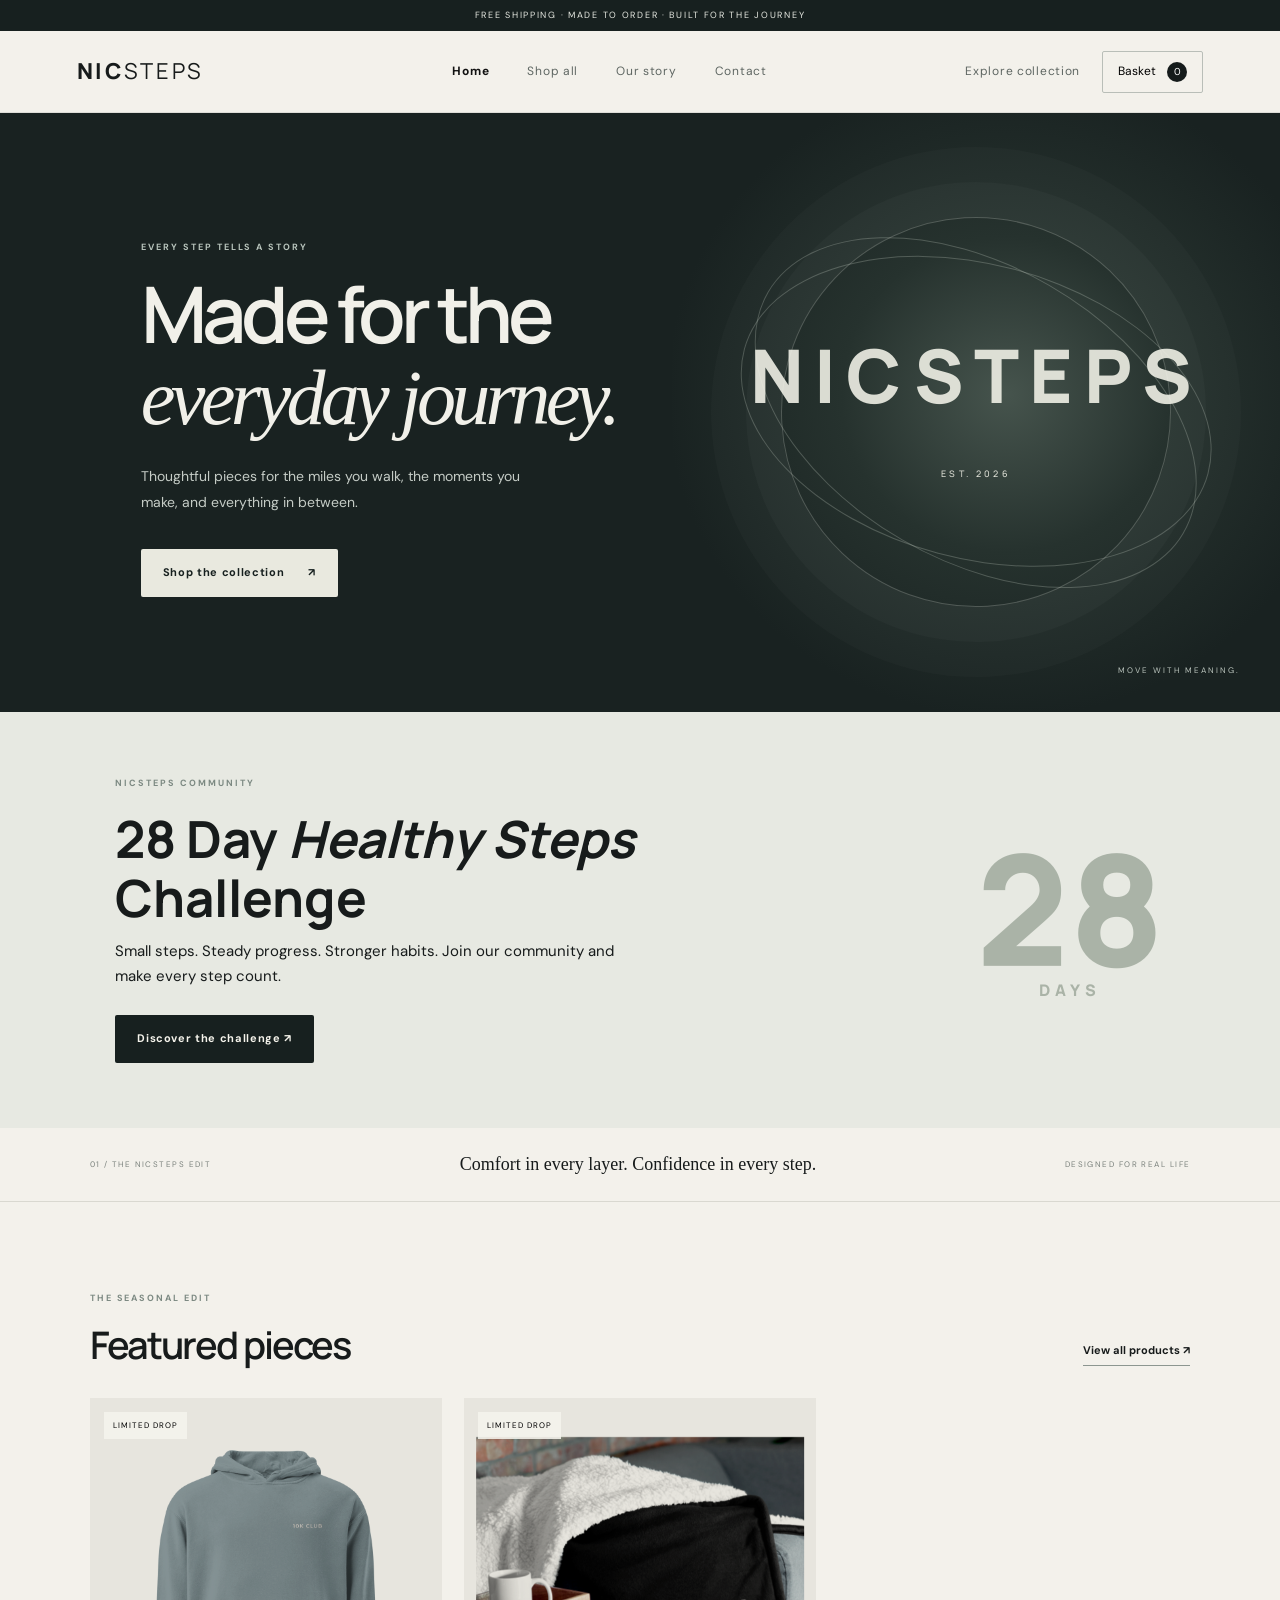
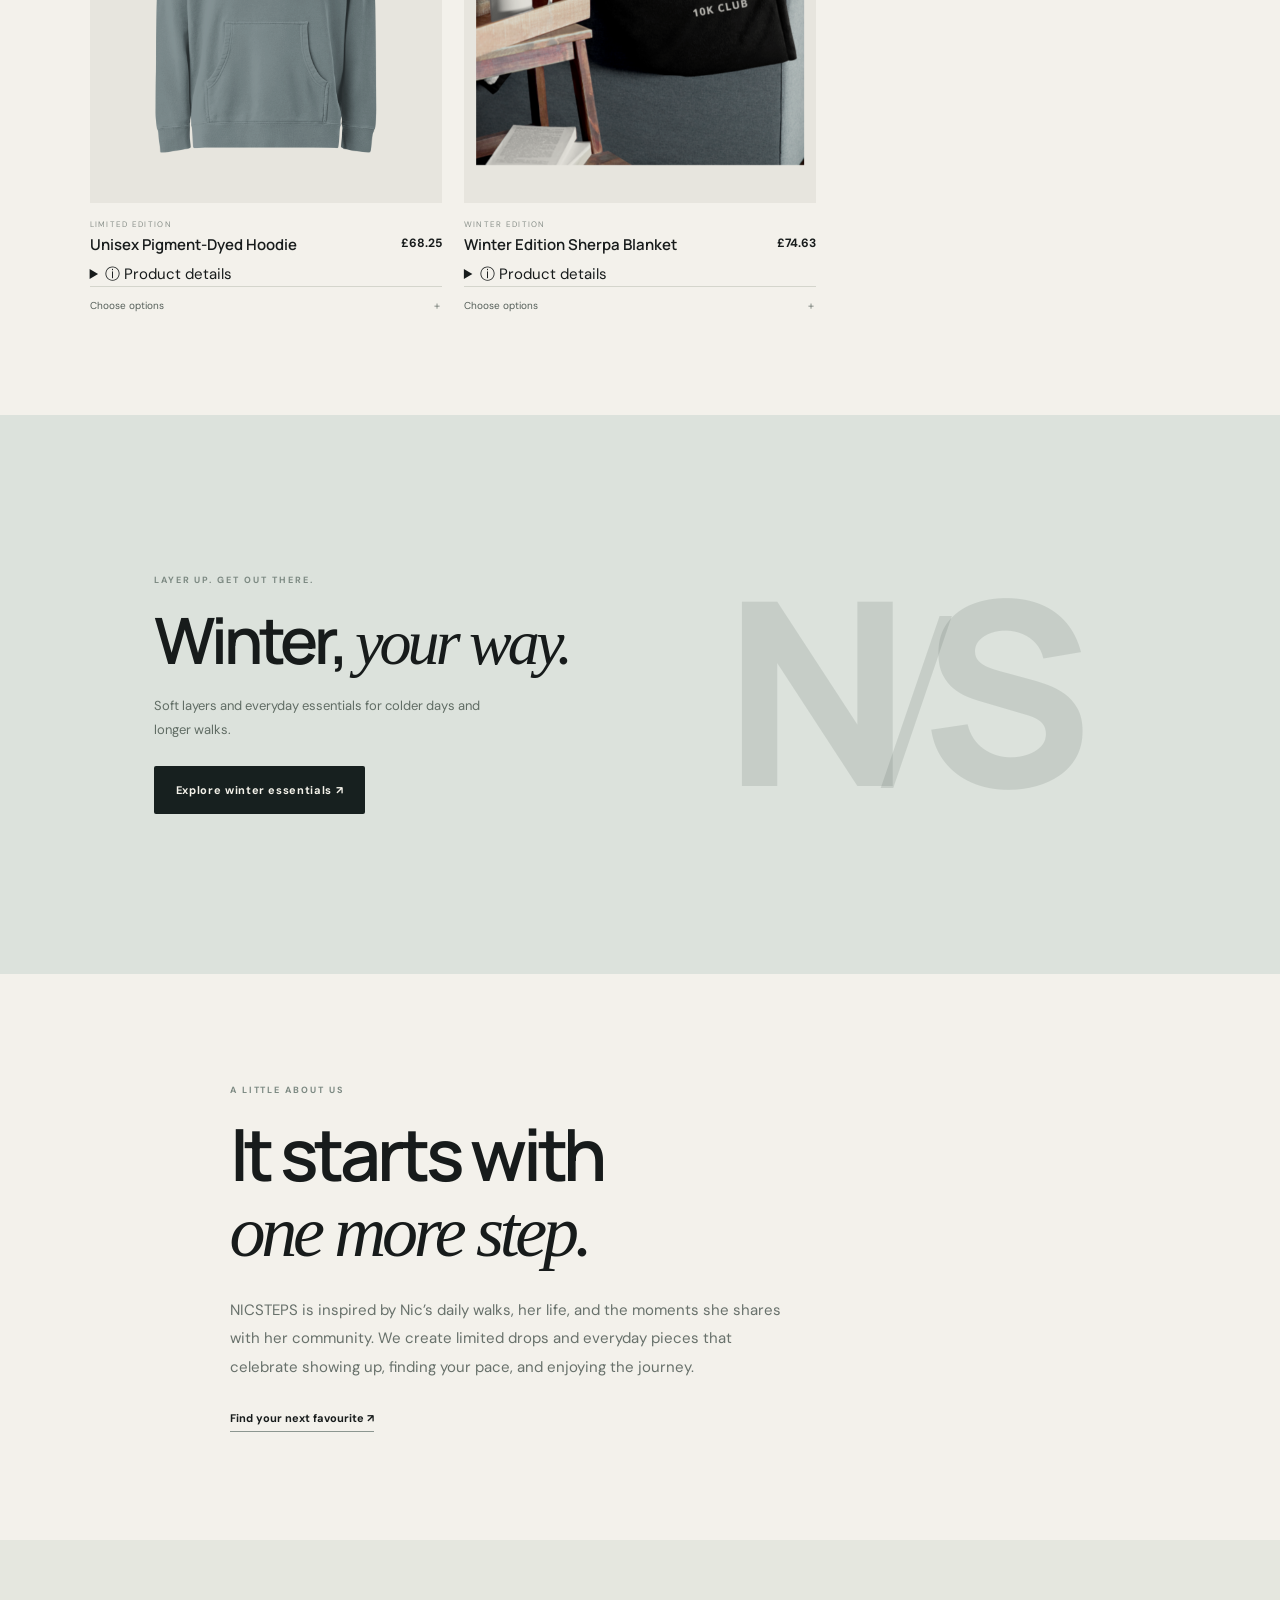
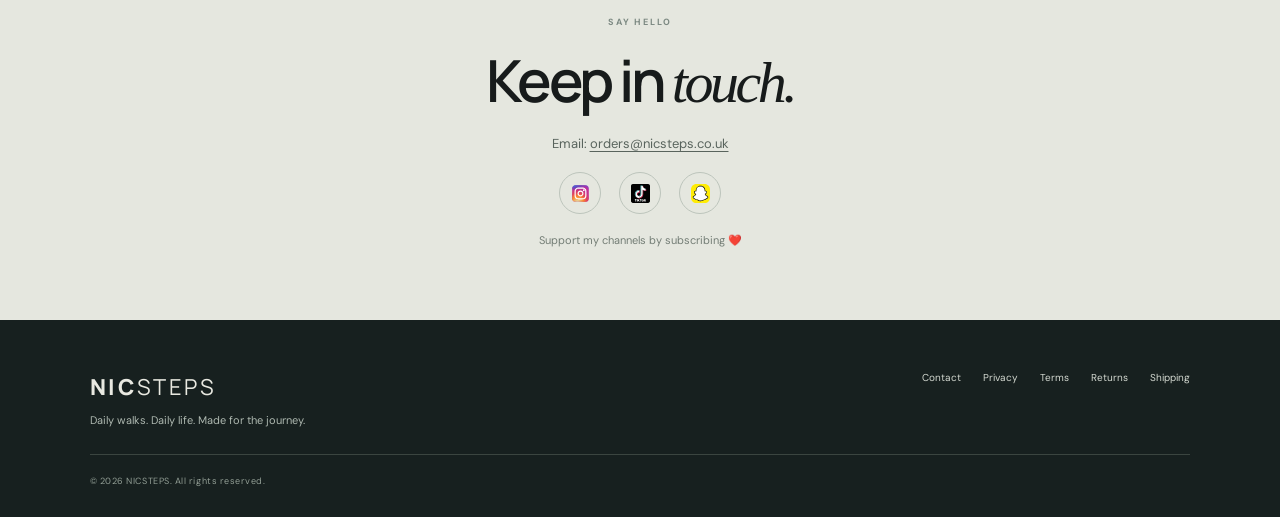
==== commit 31f05819: "Update NICSTEPS website and add 28 day challenge" ====
--- a/index.html
+++ b/index.html
@@ -1,306 +1,140 @@
-<!DOCTYPE html>
-<html lang="en">
-<head>
-  <meta charset="UTF-8" />
-  <title>NICSTEPS – Limited Edition Apparel</title>
-  <meta name="viewport" content="width=device-width, initial-scale=1" />
-  <link rel="stylesheet" href="style.css" />
-</head>
-<body>
-
-  <!-- LOADING OVERLAY -->
-  <div id="loader" class="loader-overlay">
-    <div class="loader-logo">NICSTEPS</div>
-  </div>
-
-<!-- 
-<div style="text-align:center; margin-top:20px;">
-  <img src="images/logo.png" alt="NICSTEPS Logo" style="max-width:160px;">
-</div> LOGO -->
-  
-  <!-- HEADER -->
-  <header class="header">
-    <div class="logo">NICSTEPS</div>
-
-    <nav class="nav desktop-nav">
-      <a href="#shop">Shop</a>
-      <a href="#about">About</a>
-      <a href="#faq">FAQ</a>
-      <a href="#contact">Contact</a>
-    </nav>
-
-    <button id="mobile-menu-toggle" class="mobile-menu-toggle">
-      ☰
-    </button>
-
-    <div class="cart-icon" onclick="toggleCart()">
-      🛒 <span id="cart-count">0</span>
-    </div>
-  </header>
-
-  <!-- MOBILE MENU -->
-  <div id="mobile-menu" class="mobile-menu">
-    <nav class="mobile-nav">
-      <a href="#shop" onclick="closeMobileMenu()">Shop</a>
-      <a href="#about" onclick="closeMobileMenu()">About</a>
-      <a href="#faq" onclick="closeMobileMenu()">FAQ</a>
-      <a href="#contact" onclick="closeMobileMenu()">Contact</a>
-    </nav>
-  </div>
-
-  <!-- HERO -->
-  <section class="hero">
-    <div class="hero-text">
-      <h1 class="brand-title">NICSTEPS</h1>
-      <p class="brand-tagline">Daily walks. Daily life. Limited drops inspired by the journey.</p>
-      <a href="#shop" class="btn-primary">Shop the Drop</a>
-    </div>
-  </section>
-
-  <!-- DROP BANNER -->
-  <section class="drop-banner">
-    <h2>DROP 01 — LIMITED STOCK</h2>
-    <p>490 caps available across 9 colourways. Once they're gone, they're gone.</p>
-  </section>
-
-  <!-- SHOP SECTION -->
-  <section id="shop" class="shop">
-    <h2 class="section-title">Current Drop</h2>
-
-    <div id="drop-countdown" class="drop-countdown">
-      Drop ends in: <span id="countdown-timer">Loading...</span>
-    </div>
-
-    <div class="featured-box" id="featured-box">
-
-      <div class="carousel-arrow left-arrow" onclick="prevProduct()">
-        <span class="arrow-icon">❮</span>
-      </div>
-
-      <div class="featured-content">
-        <div class="featured-image-wrapper">
-          <img id="featured-img" src="" alt="Featured Cap">
-          <div id="stock-indicator" class="stock-indicator"></div>
-        </div>
-
-        <h3 id="featured-name"></h3>
-        <p class="price" id="featured-price">£34.99</p>
-
-        <div class="featured-gallery">
-          <img src="/images/model-male-black.jpg" onclick="openLightbox('/images/model-male-black.jpg')" alt="Male wearing black cap">
-          <img src="/images/model-male-multicam-black.jpg" onclick="openLightbox('/images/model-male-multicam-black.jpg')" alt="Male wearing multicam black cap">
-          <img src="/images/model-female-olive.jpg" onclick="openLightbox('/images/model-female-olive.jpg')" alt="Female wearing olive cap">
-          <img src="/images/model-female-royal-blue.jpg" onclick="openLightbox('/images/model-female-royal-blue.jpg')" alt="Female wearing royal blue cap">
-        </div>
-
-        <button class="btn-secondary" id="featured-btn">Select Options</button>
-      </div>
-
-      <div class="carousel-arrow right-arrow" onclick="nextProduct()">
-        <span class="arrow-icon">❯</span>
-      </div>
-      <div class="info-toggle">
-  <button id="infoToggleBtn" class="info-btn">Product Details</button>
-
-  <div id="infoPanel" class="info-panel">
-    <h4>Cap Specifications</h4>
-    <ul>
-      <li>63% polyester, 34% cotton, 3% spandex twill</li>
-      <li>Structured, 6‑panel, mid‑profile</li>
-      <li>Flexfit stretch band</li>
-      <li>Curved visor with silver undervisor</li>
-      <li>6 embroidered eyelets</li>
-      <li>Sourced from Vietnam or Bangladesh</li>
-    </ul>
-
-    <h4>Sizing</h4>
-    <ul>
-      <li><strong>S/M:</strong> 21¼”–22¾” (54–57.5 cm)</li>
-      <li><strong>L/XL:</strong> 22⅜”–23⅞” (56.8–60.6 cm)</li>
-    </ul>
-  </div>
-</div>
-
-    </div>
-  </section>
-
-  <!-- IMAGE LIGHTBOX -->
-<div id="image-lightbox" class="image-lightbox">
-  <span id="lightbox-close">×</span>
-  <img id="lightbox-img" src="" alt="Enlarged view">
-</div>
-
-  <!-- ABOUT -->
-  <section id="about" class="info-section">
-    <h2 class="section-title">About the Brand</h2>
-    <div class="info-card">
-      <p>
-        NICSTEPS is inspired by Nic’s daily walks, her life, and the moments she shares with her community.
-        Every drop is limited — once a design sells out, it’s never reprinted. Each cap is made to order
-        through trusted partners and shipped worldwide.
-      </p>
-    </div>
-  </section>
-
-  <!-- FAQ -->
-  <section id="faq" class="info-section">
-    <h2 class="section-title">FAQ</h2>
-
-    <div class="faq-card">
-      <h3>Where do you ship?</h3>
-      <p>UK, EU, Middle East, US, Canada, Australia, and most supported countries.</p>
-    </div>
-
-    <div class="faq-card">
-      <h3>Shipping time?</h3>
-      <p>Usually 5–14 days depending on country.</p>
-    </div>
-
-    <div class="faq-card">
-      <h3>Are drops limited?</h3>
-      <p>Yes. Once sold out, they never return.</p>
-    </div>
-  </section>
-
-  <!-- CONTACT -->
-  <section id="contact" class="info-section">
-    <h2 class="section-title">Contact</h2>
-
-    <div class="info-card center">
-      <p>Email: <a href="mailto:orders@nicsteps.co.uk">orders@nicsteps.co.uk</a></p>
-
-      <div class="social-links">
-        <a href="https://www.instagram.com/xnatural_nicx" target="_blank">
-          <img src="icons/instagram.svg" alt="Instagram">
-        </a>
-
-        <a href="https://www.tiktok.com/@nicky32115" target="_blank">
-          <img src="icons/tiktok.svg" alt="TikTok">
-        </a>
-
-        <a href="https://www.snapchat.com/@ncurrah" target="_blank">
-          <img src="icons/snapchat.svg" alt="Snapchat">
-        </a>
-      </div>
-
-      <p class="support-text">Support my channels by subscribing ❤️</p>
-    </div>
-  </section>
-
-  <!-- FOOTER -->
-  <footer class="footer">
-  <p>© 2026 NICSTEPS. All rights reserved.</p>
-
-  <nav class="footer-legal">
-    <a href="/privacy.html">Privacy Policy</a>
-    <a href="/terms.html">Terms & Conditions</a>
-    <a href="/returns.html">Returns & Refunds</a>
-    <a href="/shipping.html">Shipping Policy</a>
-  </nav>
-</footer>
-
-  <!-- CART PANEL -->
-<div id="cart-panel" class="cart-panel">
-  <div class="cart-header">
-    <h2>Your Basket</h2>
-    <button class="close-cart" onclick="toggleCart()">✖</button>
-  </div>
-
-  <div id="cart-items"></div>
-
-  <!-- Basket total -->
-  <p id="cart-total">Total: £0.00</p>
-
-  <!-- ⭐ TIP SECTION MOVED INSIDE CART PANEL -->
-  <div class="tip-section">
-    <h3>Support NIC ❤️ <span class="tip-optional">(optional)</span></h3>
-
-    <div class="tip-buttons">
-      <button class="tip-btn" data-tip="5">+5%</button>
-      <button class="tip-btn" data-tip="10">+10%</button>
-      <button class="tip-btn" data-tip="15">+15%</button>
-    </div>
-
-    <div class="tip-custom">
-      <label for="customTip">Custom %</label>
-      <input type="number" id="customTip" min="1" max="100" placeholder="e.g. 7">
-      <button id="applyCustomTip" class="tip-btn">Apply</button>
-    </div>
-
-    <div class="tip-summary">
-      <p>Tip NIC ❤️: <span id="tipAmountDisplay">£0.00</span></p>
-    </div>
-    
-    <p class="tip-note">
-  ℹ️ Tips are optional and non‑refundable.
-</p>
-    <button id="removeTipBtn" class="tip-remove-btn">Remove Tip</button>
-  </div>
-
-  <!-- Checkout button -->
-  <a id="checkout-link" href="#" class="btn-primary" onclick="openCheckout()">Checkout</a>
-</div>
-
-  <!-- OPTIONS PANEL -->
-  <div id="options-panel" class="options-panel">
-    <h3>Select Colour & Size</h3>
-
-    <label>Colour</label>
-    <select id="opt-color">
-  <option>Black</option>
-  <option>Dark Grey</option>
-  <option>Dark Navy</option>
-  <option>Multicam Black</option>
-  <option>Olive</option>
-  <option>Red</option>
-  <option>Royal Blue</option>
-  <option>Khaki</option>
-  <option>White</option>
-  </select>
-
-    <label>Size</label>
-    <select id="opt-size">
-      <option>S/M</option>
-      <option>L/XL</option>
-    </select>
-
-    <div class="button-row">
-      <button class="btn-secondary" onclick="closeOptions()">Cancel</button>
-      <button class="btn-primary" onclick="addSelected()">Add to Cart</button>
-    </div>
-  </div>
-
-  <!-- CHECKOUT FORM -->
-  <div id="checkout-form" class="checkout-form">
-    <h2>Checkout</h2>
-
-    <label>Name</label>
-    <input type="text" id="cust-name" placeholder="Your full name">
-
-    <label>Email</label>
-    <input type="email" id="cust-email" placeholder="you@example.com" required>
-
-    <label>Address</label>
-    <input type="text" id="cust-address" placeholder="Street address">
-
-    <label>City</label>
-    <input type="text" id="cust-city" placeholder="City">
-
-    <label>State / Region (if required)</label>
-    <input type="text" id="cust-state" placeholder="CA, NY, TX, etc.">
-
-    <label>Postcode</label>
-    <input type="text" id="cust-zip" placeholder="Postcode">
-
-    <label>Country Code (GB, US, DE, AE, etc.)</label>
-    <input type="text" id="cust-country" placeholder="GB">
-
-    <div class="button-row">
-      <button class="btn-secondary" onclick="closeCheckout()">Cancel</button>
-      <button class="btn-primary" onclick="startCheckout()">Pay Now</button>
-    </div>
-  </div>
-
-  <script src="script.js"></script>
-</body>
-</html>
+<!DOCTYPE html>
+<html lang="en">
+<head>
+  <meta charset="UTF-8">
+  <meta name="viewport" content="width=device-width, initial-scale=1">
+  <meta name="description" content="NICSTEPS — apparel and accessories inspired by daily walks and everyday journeys.">
+  <title>NICSTEPS — Made for Every Step</title>
+  <link rel="preconnect" href="https://fonts.googleapis.com">
+  <link rel="preconnect" href="https://fonts.gstatic.com" crossorigin>
+  <link href="https://fonts.googleapis.com/css2?family=DM+Sans:wght@400;500;600;700&family=Manrope:wght@400;500;600;700;800&display=swap" rel="stylesheet">
+  <link rel="stylesheet" href="style.css">
+</head>
+<body>
+  <div class="announcement">FREE SHIPPING · MADE TO ORDER · BUILT FOR THE JOURNEY</div>
+  <header class="site-header">
+    <a class="wordmark" href="index.html">NIC<span>STEPS</span></a>
+    <nav class="desktop-nav" aria-label="Main navigation">
+      <a href="index.html" class="active">Home</a><a href="collection.html">Shop all</a><a href="#story">Our story</a><a href="#contact">Contact</a>
+    </nav>
+    <div class="header-actions">
+      <a class="text-link desktop-shop-link" href="collection.html">Explore collection</a>
+      <button class="cart-trigger" type="button" onclick="toggleCart()" aria-label="Open basket">Basket <span id="cart-count">0</span></button>
+      <button class="menu-trigger" id="mobile-menu-toggle" type="button" aria-label="Open menu">☰</button>
+    </div>
+  </header>
+  <nav class="mobile-nav" id="mobile-menu"><a href="index.html">Home</a><a href="collection.html">Shop all</a><a href="#story">Our story</a><a href="#contact">Contact</a></nav>
+
+  <main>
+    <section class="hero hero-home">
+      <div class="hero-copy">
+        <p class="eyebrow">EVERY STEP TELLS A STORY</p>
+        <h1>Made for the<br><em>everyday journey.</em></h1>
+        <p class="hero-description">Thoughtful pieces for the miles you walk, the moments you make, and everything in between.</p>
+        <a class="button button-light" href="collection.html">Shop the collection <span>↗</span></a>
+      </div>
+      <div class="hero-art">
+        <div class="hero-art-orbit"></div>
+        <div class="hero-art-label">NICSTEPS<br><small>EST. 2026</small></div>
+        <div class="hero-art-caption">MOVE WITH MEANING.</div>
+      </div>
+    </section>
+
+    <section class="challenge-callout">
+      <div class="challenge-callout-copy">
+        <p class="eyebrow">NICSTEPS COMMUNITY</p>
+        <h2>28 Day <em>Healthy Steps</em> Challenge</h2>
+        <p>Small steps. Steady progress. Stronger habits. Join our community and make every step count.</p>
+        <a class="button button-dark" href="challenge.html">
+          Discover the challenge ↗
+        </a>
+      </div>
+      <div class="challenge-callout-mark">
+        28<span>DAYS</span>
+      </div>
+    </section>
+
+    
+    <section class="intro-strip">
+      <span>01 / THE NICSTEPS EDIT</span>
+      <p>Comfort in every layer. Confidence in every step.</p>
+      <span>DESIGNED FOR REAL LIFE</span>
+    </section>
+
+    <section class="section featured-section">
+      <div class="section-heading">
+        <div><p class="eyebrow">THE SEASONAL EDIT</p><h2>Featured pieces</h2></div>
+        <a class="underlined-link" href="collection.html">View all products ↗</a>
+      </div>
+      <div class="product-grid feature-grid" id="featured-products"></div>
+    </section>
+
+    <section class="winter-callout">
+      <div class="winter-copy"><p class="eyebrow">LAYER UP. GET OUT THERE.</p><h2>Winter, <em>your way.</em></h2><p>Soft layers and everyday essentials for colder days and longer walks.</p><a class="button button-dark" href="collection.html">Explore winter essentials ↗</a></div>
+      <div class="winter-mark">N<span>/</span>S</div>
+    </section>
+
+    <section class="story-section section" id="story">
+      <p class="eyebrow">A LITTLE ABOUT US</p><h2>It starts with<br><em>one more step.</em></h2>
+      <p>NICSTEPS is inspired by Nic’s daily walks, her life, and the moments she shares with her community. We create limited drops and everyday pieces that celebrate showing up, finding your pace, and enjoying the journey.</p>
+      <a class="underlined-link" href="collection.html">Find your next favourite ↗</a>
+    </section>
+  </main>
+
+  <section class="contact-section" id="contact">
+    <p class="eyebrow">SAY HELLO</p>
+    <h2>Keep in <em>touch.</em></h2>
+    <p class="contact-email">Email: <a href="mailto:orders@nicsteps.co.uk">orders@nicsteps.co.uk</a></p>
+    <div class="social-links">
+      <a href="https://www.instagram.com/xnatural_nicx" target="_blank" rel="noopener noreferrer" aria-label="Instagram"><img src="icons/instagram.svg" alt="Instagram"></a>
+      <a href="https://www.tiktok.com/@nicky32115" target="_blank" rel="noopener noreferrer" aria-label="TikTok"><img src="icons/tiktok.svg" alt="TikTok"></a>
+      <a href="https://www.snapchat.com/@ncurrah" target="_blank" rel="noopener noreferrer" aria-label="Snapchat"><img src="icons/snapchat.svg" alt="Snapchat"></a>
+    </div>
+    <p class="support-text">Support my channels by subscribing ❤️</p>
+  </section>
+  
+  <footer class="site-footer">
+    <div><a class="wordmark" href="index.html">NIC<span>STEPS</span></a><p>Daily walks. Daily life. Made for the journey.</p></div>
+    <div class="footer-links"><a href="mailto:orders@nicsteps.co.uk">Contact</a><a href="privacy.html">Privacy</a><a href="terms.html">Terms</a><a href="returns.html">Returns</a><a href="shipping.html">Shipping</a></div>
+    <small>© 2026 NICSTEPS. All rights reserved.</small>
+  </footer>
+
+  <div class="overlay" id="overlay" onclick="closePanels()"></div>
+  <aside class="cart-drawer" id="cart-panel" aria-label="Shopping basket">
+    <div class="drawer-head"><div><p class="eyebrow">YOUR SELECTION</p><h2>Your basket</h2></div><button class="icon-button" onclick="toggleCart()" aria-label="Close basket">×</button></div>
+    <div id="cart-items" class="cart-lines"><p class="empty-state">Your basket is waiting for its first find.</p></div>
+    <div class="drawer-bottom">
+      <div class="tip-card"><div class="tip-heading"><strong>Support NIC <span>♡</span></strong><small>Optional contribution</small></div>
+        <div class="tip-buttons"><button class="tip-btn" data-tip="5">5%</button><button class="tip-btn" data-tip="10">10%</button><button class="tip-btn" data-tip="15">15%</button></div>
+        <div class="custom-tip"><label for="customTip">Custom %</label><input id="customTip" type="number" min="1" max="100" placeholder="e.g. 7"><button id="applyCustomTip" class="small-button">Apply</button></div>
+        <p class="tip-total">Your tip: <strong id="tipAmountDisplay">£0.00</strong></p><button id="removeTipBtn" class="remove-tip">Remove tip</button>
+        <small class="tip-note">Tips are optional and non-refundable.</small>
+      </div>
+      <div class="subtotal-row"><span>Order total</span><strong id="cart-total">£0.00</strong></div>
+      <button class="button button-light full-width" onclick="openCheckout()">Continue to checkout <span>→</span></button>
+      <p class="secure-note">Secure payment powered by Stripe</p>
+    </div>
+  </aside>
+
+  <div class="modal" id="product-modal" role="dialog" aria-modal="true" aria-labelledby="modal-title">
+    <button class="icon-button modal-close" onclick="closeProductModal()" aria-label="Close">×</button>
+    <div class="modal-image"><img id="modal-image" src="" alt=""></div>
+    <div class="modal-content"><p class="eyebrow" id="modal-category"></p><h2 id="modal-title"></h2><p class="modal-price" id="modal-price"></p>
+      <label for="opt-color">Colour</label><select id="opt-color"></select>
+      <label for="opt-size">Size</label><select id="opt-size"></select>
+      <button class="button button-dark full-width" id="add-to-cart-button" onclick="addSelected()">Add to basket</button>
+      <p class="modal-note">Made to order. Colour may vary slightly from screen to screen.</p>
+    </div>
+  </div>
+
+  <div class="modal checkout-modal" id="checkout-form" role="dialog" aria-modal="true" aria-labelledby="checkout-title">
+    <button class="icon-button modal-close" onclick="closeCheckout()" aria-label="Close">×</button>
+    <p class="eyebrow">SECURE CHECKOUT</p><h2 id="checkout-title">Almost yours.</h2><p class="checkout-intro">Enter your email to continue. Stripe will securely collect your delivery and payment details.</p>
+    <label for="cust-email">Email address</label><input type="email" id="cust-email" placeholder="you@example.com" autocomplete="email" required>
+    <button class="button button-dark full-width" onclick="startCheckout()">Continue to payment →</button>
+    <p class="secure-note">Your payment details are handled securely by Stripe.</p>
+  </div>
+
+  <script src="products.js"></script><script src="script.js"></script>
+</body>
+</html>
--- a/style.css
+++ b/style.css
@@ -1,698 +1,71 @@
-* {
-  box-sizing: border-box;
-  margin: 0;
-  padding: 0;
-  font-family: system-ui, -apple-system, BlinkMacSystemFont, "Segoe UI", sans-serif;
-}
-
-body {
-  background: linear-gradient(180deg, #0d0f14, #1a1d25);
-  color: #f5f5f5;
-}
-
-/* LOADER */
-.loader-overlay {
-  position: fixed;
-  inset: 0;
-  background: #050608;
-  display: flex;
-  align-items: center;
-  justify-content: center;
-  z-index: 1000;
-}
-
-.loader-logo {
-  font-size: 1.6rem;
-  letter-spacing: 0.12em;
-  text-transform: uppercase;
-  color: #00ffc3;
-  animation: pulse 1.4s infinite;
-}
-
-@keyframes pulse {
-  0% { opacity: 0.3; transform: scale(0.95); }
-  50% { opacity: 1; transform: scale(1); }
-  100% { opacity: 0.3; transform: scale(0.95); }
-}
-
-/* HEADER */
-.header {
-  display: flex;
-  justify-content: space-between;
-  align-items: center;
-  padding: 1rem 2rem;
-  background: #0b0d12;
-  position: sticky;
-  top: 0;
-  z-index: 10;
-}
-
-.logo {
-  font-weight: 700;
-  letter-spacing: 0.08em;
-}
-
-.nav a {
-  margin-left: 1rem;
-  color: #f5f5f5;
-  text-decoration: none;
-}
-
-.nav a:hover {
-  color: #00ffc3;
-}
-
-/* MOBILE MENU TOGGLE */
-.mobile-menu-toggle {
-  display: none;               /* hidden on desktop */
-  background: transparent;
-  border: none;
-  color: #f5f5f5;
-  font-size: 1.4rem;
-  cursor: pointer;
-}
-
-/* CART ICON */
-.cart-icon {
-  cursor: pointer;
-  font-size: 1.2rem;
-  background: #0b0d12;
-  padding: 0.4rem 0.8rem;
-  border-radius: 8px;
-}
-
-.cart-icon span {
-  background: #00ffc3;
-  color: #050608;
-  padding: 0.1rem 0.4rem;
-  border-radius: 6px;
-  margin-left: 4px;
-  font-weight: 700;
-}
-
-/* MOBILE MENU */
-.mobile-menu {
-  position: fixed;
-  top: -100%;                  /* hidden above screen */
-  left: 0;
-  right: 0;
-  background: #050608;
-  padding: 2rem 1.5rem;
-  transition: top 0.3s ease;   /* slide down animation */
-  z-index: 9999;               /* above everything */
-}
-
-.mobile-menu.open {
-  top: 60px;                   /* slides down below header */
-}
-
-.mobile-nav {
-  display: flex;
-  flex-direction: column;
-  gap: 1rem;
-  text-align: center;
-}
-
-.mobile-nav a {
-  color: #f5f5f5;
-  text-decoration: none;
-  font-size: 1.1rem;
-}
-
-/* SHOW MOBILE MENU TOGGLE ON MOBILE */
-@media (max-width: 768px) {
-  .mobile-menu-toggle {
-    display: block;            /* ☰ becomes visible */
-  }
-
-  .desktop-nav {
-    display: none;             /* hide desktop nav */
-  }
-}
-
-/* HERO */
-.hero {
-  padding: 5rem 2rem;
-  text-align: center;
-  background: radial-gradient(circle at top, #1b2335, #0d0f14);
-}
-
-.brand-title {
-  font-size: 3rem;
-  font-weight: 700;
-  letter-spacing: 0.08em;
-  margin-bottom: 1rem;
-}
-
-.brand-tagline {
-  font-size: 1.2rem;
-  max-width: 600px;
-  margin: 0 auto 2rem;
-  color: #c7cad4;
-  line-height: 1.6;
-}
-
-/* BUTTONS */
-.btn-primary,
-.btn-secondary {
-  display: inline-block;
-  padding: 0.8rem 1.6rem;
-  border-radius: 999px;
-  cursor: pointer;
-  text-decoration: none;
-  font-weight: 600;
-}
-
-.btn-primary {
-  background: #00ffc3;
-  color: #050608;
-}
-
-.btn-primary:hover {
-  background: #00d9a5;
-}
-
-.btn-secondary {
-  background: #111;
-  color: #f5f5f5;
-  border: 1px solid #111;
-  transition: transform 0.2s ease, background 0.2s ease, box-shadow 0.2s ease;
-}
-
-.btn-secondary:hover {
-  background: #222;
-  color: #ffffff;
-  transform: translateY(-2px);
-  box-shadow: 0 4px 12px rgba(0, 0, 0, 0.25);
-}
-
-/* SECTION TITLES */
-.section-title {
-  text-align: center;
-  margin-bottom: 1.5rem;
-  font-size: 2rem;
-}
-
-/* SHOP */
-.shop {
-  padding: 3rem 2rem;
-}
-
-/* COUNTDOWN */
-.drop-countdown {
-  text-align: center;
-  margin-bottom: 1rem;
-  color: #c7cad4;
-}
-
-/* FEATURED BOX */
-.featured-box {
-  position: relative;
-  margin: 0 auto 2rem;
-  width: 100%;
-  max-width: 700px;
-  background: #f2f2f2;
-  color: #111;
-  border-radius: 16px;
-  padding: 1.5rem;
-}
-
-.featured-content {
-  display: flex;
-  flex-direction: column;
-  align-items: center;
-}
-
-.featured-image-wrapper {
-  position: relative;
-  width: 100%;
-  max-width: 500px;
-  margin-bottom: 1rem;
-  background: radial-gradient(circle, #ffffff 0%, #e3e3e3 70%);
-  border-radius: 12px;
-  padding: 1rem;
-}
-
-.featured-image-wrapper img {
-  width: 100%;
-  height: auto;
-  display: block;
-  border-radius: 10px;
-}
-
-/* STOCK INDICATOR */
-.stock-indicator {
-  position: absolute;
-  top: 12px;
-  left: 12px;
-  background: #111;
-  color: #00ffc3;
-  padding: 0.3rem 0.7rem;
-  border-radius: 999px;
-  font-size: 0.8rem;
-}
-
-/* PRICE */
-.price {
-  margin-bottom: 0.5rem;
-  font-size: 1.4rem;
-  font-weight: 700;
-}
-
-/* LIMITED STOCK TEXT */
-.stock-level {
-  font-size: 0.95rem;
-  color: #00ffc3;
-  margin-top: 0.5rem;
-}
-
-.stock-level span {
-  font-weight: 700;
-}
-
-/* LOW STOCK WARNING */
-.low-stock {
-  color: #ff4d4d !important;
-  animation: pulse 1s infinite;
-}
-
-/* GALLERY */
-.featured-gallery {
-  display: flex;
-  gap: 0.8rem;
-  margin: 1rem 0;
-}
-
-.featured-gallery img {
-  width: 90px;
-  height: 90px;
-  object-fit: cover;
-  border-radius: 10px;
-}
-
-/* ARROWS */
-.carousel-arrow {
-  position: absolute;
-  top: 50%;
-  transform: translateY(-50%);
-  width: 40px;
-  height: 40px;
-  background: rgba(0, 0, 0, 0.15);
-  border-radius: 50%;
-  display: flex;
-  justify-content: center;
-  align-items: center;
-  cursor: pointer;
-}
-
-.left-arrow { left: 10px; }
-.right-arrow { right: 10px; }
-
-.arrow-icon {
-  color: #111;
-  font-size: 22px;
-}
-
-/* INFO SECTIONS */
-.info-section {
-  padding: 3rem 2rem;
-}
-
-.info-card,
-.faq-card {
-  background: #111;
-  border: 1px solid #1b2335;
-  padding: 1.5rem;
-  border-radius: 12px;
-  max-width: 700px;
-  margin: 1rem auto;
-}
-
-.info-card.center {
-  text-align: center;
-}
-
-/* SOCIAL LINKS */
-.social-links {
-  display: flex;
-  gap: 20px;
-  justify-content: center;
-  margin: 1rem 0;
-}
-
-.social-links img {
-  width: 40px;
-  height: 40px;
-  cursor: pointer;
-  transition: transform 0.2s;
-}
-
-.social-links img:hover {
-  transform: scale(1.15);
-}
-
-.support-text {
-  text-align: center;
-  color: #c7cad4;
-  margin-top: 10px;
-}
-
-/* FOOTER */
-.footer {
-  text-align: center;
-  padding: 2rem;
-  background: #0b0d12;
-  margin-top: 3rem;
-  color: #fff;
-}
-
-#netlify-badge,
-.netlify-badge,
-[data-netlify-badge],
-footer a[href*="netlify.com"] {
-  display: none !important;
-}
-
-.footer p {
-  color: #fff;
-  margin-bottom: 0.5rem;
-  opacity: 0.9;
-}
-
-.footer-legal {
-  margin-top: 10px;
-  display: flex;
-  justify-content: center;
-  flex-wrap: wrap;
-  gap: 1.5rem;
-  border-top: 1px solid rgba(255, 255, 255, 0.1);
-  padding-top: 10px;
-}
-
-.footer-legal a {
-  color: #fff;
-  font-size: 0.9rem;
-  opacity: 0.8;
-  text-decoration: none;
-  transition: opacity 0.2s ease;
-}
-
-.footer-legal a:hover {
-  opacity: 1;
-}
-
-.footer {
-  display: flex;
-  flex-direction: column;
-  align-items: center;
-}
-.footer p {
-  margin-bottom: 1rem;
-}
-
-/* CART PANEL */
-.cart-panel {
-  position: fixed;
-  right: -350px;
-  top: 0;
-  width: 300px;
-  height: 100%;
-  background: #0b0d12;
-  padding: 1.5rem;
-  transition: right 0.3s ease;
-  border-left: 1px solid #1b2335;
-  overflow-y: auto;
-  z-index: 999;
-}
-
-.cart-panel.open {
-  right: 0;
-}
-
-.cart-header {
-  display: flex;
-  justify-content: space-between;
-  align-items: center;
-  margin-bottom: 1rem;
-}
-
-.cart-item {
-  display: flex;
-  justify-content: space-between;
-  margin-bottom: 0.8rem;
-}
-
-.remove-btn {
-  background: transparent;
-  border: none;
-  color: #ff6b6b;
-  cursor: pointer;
-}
-/* ----------------------------- */
-/* TIP SECTION INSIDE CART PANEL */
-/* ----------------------------- */
-
-.tip-section {
-  margin-top: 1.5rem;
-  padding: 1rem;
-  border-radius: 8px;
-  background: #0b0d12;
-  color: #fff;
-  border: 1px solid #1f2937;
-}
-
-.tip-section h3 {
-  margin: 0 0 0.5rem;
-  font-size: 1rem;
-  display: flex;
-  align-items: center;
-  gap: 0.5rem;
-}
-
-.tip-optional {
-  font-size: 0.85rem;
-  color: #9ca3af;
-}
-
-.tip-buttons {
-  display: flex;
-  gap: 0.5rem;
-  margin-bottom: 0.75rem;
-  flex-wrap: wrap;
-}
-
-.tip-btn {
-  padding: 0.4rem 0.8rem;
-  border-radius: 999px;
-  border: 1px solid #374151;
-  background: #111827;
-  color: #fff;
-  font-size: 0.9rem;
-  cursor: pointer;
-  transition: background 0.2s, border-color 0.2s, transform 0.1s;
-}
-
-.tip-btn:hover {
-  background: #1f2937;
-  border-color: #4b5563;
-  transform: translateY(-1px);
-}
-
-.tip-btn.active {
-  background: #2563eb;
-  border-color: #3b82f6;
-}
-
-.tip-custom {
-  display: flex;
-  align-items: center;
-  gap: 0.5rem;
-  margin-bottom: 0.75rem;
-}
-
-.tip-custom input {
-  width: 80px;
-  padding: 0.3rem 0.5rem;
-  border-radius: 6px;
-  border: 1px solid #374151;
-  background: #020617;
-  color: #fff;
-}
-
-.tip-summary {
-  font-size: 0.9rem;
-  color: #d1d5db;
-  margin-top: 0.5rem;
-}
-
-.tip-remove-btn {
-  margin-top: 8px;
-  background: #444;
-  color: white;
-  padding: 6px 10px;
-  border-radius: 6px;
-  border: none;
-  cursor: pointer;
-  font-size: 14px;
-}
-
-.tip-remove-btn:hover {
-  background: #555;
-}
-
-/* OPTIONS PANEL */
-.options-panel {
-  display: none;
-  flex-direction: column;
-  align-items: center;
-  gap: 10px;
-  position: fixed;
-  top: 50%;
-  left: 50%;
-  transform: translate(-50%, -50%);
-  background: #111;
-  padding: 20px;
-  border-radius: 10px;
-  z-index: 9999;
-  width: 300px;
-  color: white;
-}
-
-.options-panel label,
-.options-panel select {
-  display: block;
-  width: 80%;
-  margin-bottom: 8px;
-}
-
-.options-panel .btn-primary,
-.options-panel .btn-secondary {
-  width: 45%;
-}
-
-/* CHECKOUT FORM */
-.checkout-form {
-  display: none;
-  flex-direction: column;
-  align-items: center;
-  gap: 10px;
-  position: fixed;
-  top: 50%;
-  left: 50%;
-  transform: translate(-50%, -50%);
-  background: #111;
-  padding: 20px;
-  border-radius: 10px;
-  z-index: 9999;
-  width: 320px;
-  color: white;
-  border: 1px solid #00ffc3;
-}
-
-.checkout-form label,
-.checkout-form input {
-  width: 90%;
-  margin-bottom: 8px;
-}
-
-.checkout-form .btn-primary,
-.checkout-form .btn-secondary {
-  width: 45%;
-}
-
-/* RESPONSIVE */
-@media (max-width: 768px) {
-  .desktop-nav {
-    display: none;
-  }
-
-  .mobile-menu-toggle {
-    display: block;
-  }
-
-  .hero h1 {
-    font-size: 2rem;
-  }
-
-  .featured-box {
-    padding: 1rem;
-  }
-
-  .featured-gallery {
-    flex-wrap: wrap;
-    justify-content: center;
-  }
-}
-
-/* FULLSCREEN IMAGE LIGHTBOX */
-.image-lightbox {
-  position: fixed;
-  top: 0;
-  left: 0;
-  width: 100vw;
-  height: 100vh;
-  background: rgba(0,0,0,0.85);
-  display: none;
-  justify-content: center;
-  align-items: center;
-  z-index: 9999;
-  padding: 20px;
-}
-
-.image-lightbox img {
-  max-width: 100%;
-  max-height: 100%;
-  object-fit: contain;
-  border-radius: 8px;
-  animation: zoomIn 0.25s ease-out;
-}
-
-#lightbox-close {
-  position: absolute;
-  top: 20px;
-  right: 25px;
-  font-size: 40px;
-  color: white;
-  cursor: pointer;
-  user-select: none;
-  z-index: 10000;
-}
-
-@keyframes zoomIn {
-  from { transform: scale(0.9); opacity: 0; }
-  to { transform: scale(1); opacity: 1; }
-}
-
-/* Social links */
-.social-links img {
-  width: 40px;
-  height: 40px;
-  filter: brightness(100%);
-  transition: transform 0.2s ease, filter 0.2s ease;
-}
-
-.social-links img:hover {
-  transform: scale(1.15);
-  filter: brightness(140%);
-}
-
-/* DROP BANNER */
-.drop-banner {
-  text-align: center;
-  padding: 2rem;
-  background: #11141a;
-  border-top: 1px solid #1f2533;
-  border-bottom: 1px solid #1f2533;
-}
-
-.drop-banner h2 {
-  font-size: 1.8rem;
-  letter-spacing: 0.05em;
-  margin-bottom: 0.5rem;
-}
-
-.drop-banner p {
-  color: #c7cad4;
-  font-size: 1rem;
-}
-
+*{box-sizing:border-box;margin:0;padding:0}
+:root{--ink:#171b1b;--muted:#727a78;--paper:#f3f1eb;--cream:#e8e4d9;--line:#d9d8d0;--dark:#151b1b;--accent:#c6d2ca;--serif:Georgia,"Times New Roman",serif}
+html{scroll-behavior:smooth}body{background:var(--paper);color:var(--ink);font-family:"DM Sans",sans-serif;font-size:15px;line-height:1.55}button,input,select{font:inherit}button,a{-webkit-tap-highlight-color:transparent}a{color:inherit;text-decoration:none}.announcement{height:31px;background:#17201f;color:#e7e9e2;text-align:center;font-size:9px;letter-spacing:.19em;display:flex;align-items:center;justify-content:center}.site-header{height:82px;padding:0 clamp(22px,6vw,88px);display:flex;align-items:center;justify-content:space-between;background:var(--paper);position:sticky;top:0;z-index:30;border-bottom:1px solid rgba(20,30,28,.09)}.wordmark{font-family:Manrope,sans-serif;font-size:22px;font-weight:800;letter-spacing:.12em}.wordmark span{font-weight:400}.desktop-nav{display:flex;gap:38px;margin-left:50px}.desktop-nav a,.text-link{font-size:12px;letter-spacing:.06em;color:#5e6662}.desktop-nav a.active,.desktop-nav a:hover,.text-link:hover{color:#111;font-weight:700}.header-actions{display:flex;align-items:center;gap:22px}.cart-trigger{border:1px solid #b9beb8;background:transparent;padding:10px 15px;border-radius:2px;font-size:12px;cursor:pointer}.cart-trigger span{display:inline-flex;min-width:20px;height:20px;margin-left:8px;align-items:center;justify-content:center;border-radius:50%;background:var(--dark);color:white;font-size:10px}.menu-trigger{display:none;border:0;background:none;font-size:22px}.mobile-nav{display:none}.hero{min-height:560px;background:#192221;color:#f1f0e9;display:grid;grid-template-columns:1.05fr .95fr;overflow:hidden}.hero-copy{padding:clamp(65px,10vw,145px) 0 clamp(65px,9vw,120px) clamp(30px,11vw,155px);max-width:720px;position:relative;z-index:1}.eyebrow{font-size:9px;letter-spacing:.22em;font-weight:700;color:#7c8982;margin-bottom:18px}.hero .eyebrow{color:#b8c4bc}.hero h1,.collection-hero h1{font-family:Manrope,sans-serif;font-size:clamp(44px,6.1vw,83px);line-height:1.04;letter-spacing:-.065em;font-weight:600}.hero h1 em,.collection-hero h1 em,.winter-copy h2 em,.story-section h2 em{font-family:var(--serif);font-weight:400;letter-spacing:-.06em}.hero-description{max-width:380px;color:#c5ccc6;font-size:14px;line-height:1.8;margin:26px 0 34px}.button{min-height:48px;display:inline-flex;align-items:center;justify-content:center;gap:24px;padding:0 22px;border:0;border-radius:2px;font-size:11px;font-weight:700;letter-spacing:.06em;cursor:pointer;transition:transform .2s,background .2s}.button:hover{transform:translateY(-2px)}.button-light{background:#e9e9df;color:#17201f}.button-light:hover{background:#fff}.button-dark{background:#17201f;color:#f5f3eb}.button-dark:hover{background:#2b3936}.button:disabled{opacity:.6;cursor:wait}.hero-art{position:relative;min-height:500px;background:radial-gradient(ellipse at 55% 47%,#46544d 0,#26322e 35%,#192221 72%);display:flex;align-items:center;justify-content:center}.hero-art-orbit{width:min(34vw,390px);aspect-ratio:1;border:1px solid rgba(230,235,226,.24);border-radius:50%;box-shadow:0 0 0 35px rgba(230,235,226,.025),0 0 0 70px rgba(230,235,226,.02);transform:rotate(-25deg)}.hero-art-orbit:before,.hero-art-orbit:after{content:"";position:absolute;border:1px solid rgba(230,235,226,.23);border-radius:50%;inset:12% -12%;transform:rotate(55deg)}.hero-art-orbit:after{inset:-12% 12%;transform:rotate(-50deg)}.hero-art-label{position:absolute;font-family:Manrope,sans-serif;font-size:clamp(40px,6vw,74px);font-weight:800;letter-spacing:.14em;text-align:center;line-height:1;color:rgba(244,244,233,.88)}.hero-art-label small{font-size:9px;letter-spacing:.35em;font-weight:500}.hero-art-caption{position:absolute;bottom:35px;right:40px;font-size:8px;letter-spacing:.25em;color:#bac4bd}.intro-strip{padding:23px clamp(24px,7vw,100px);display:flex;justify-content:space-between;align-items:center;border-bottom:1px solid var(--line);gap:20px}.intro-strip span{font-size:8px;letter-spacing:.18em;color:#7b827d}.intro-strip p{font-family:var(--serif);font-size:18px}.section{padding:90px clamp(24px,7vw,100px)}.section-heading{display:flex;justify-content:space-between;align-items:end;margin-bottom:32px}.section-heading h2,.drawer-head h2{font-family:Manrope,sans-serif;font-size:38px;letter-spacing:-.055em;font-weight:600;line-height:1.1}.underlined-link{font-size:11px;font-weight:700;border-bottom:1px solid #8c9690;padding-bottom:6px}.product-grid{display:grid;grid-template-columns:repeat(3,minmax(0,1fr));gap:34px 22px}.product-card{min-width:0}.product-image-button{display:block;position:relative;width:100%;aspect-ratio:4/4.6;background:#e7e5de;border:0;overflow:hidden;cursor:pointer;text-align:left}.product-image-button img{width:100%;height:100%;object-fit:contain;mix-blend-mode:multiply;transition:transform .45s;display:block;padding:12px}.product-image-button:hover img{transform:scale(1.045)}.image-label{position:absolute;top:14px;left:14px;font-size:8px;letter-spacing:.13em;background:rgba(245,244,237,.88);padding:7px 9px}.quick-add{position:absolute;right:14px;bottom:14px;background:#18211f;color:#fff;padding:10px 13px;font-size:9px;letter-spacing:.06em;opacity:0;transform:translateY(5px);transition:.2s}.product-image-button:hover .quick-add{opacity:1;transform:none}.image-missing:after{content:"NICSTEPS";position:absolute;inset:0;display:grid;place-items:center;font-family:Manrope,sans-serif;font-weight:800;letter-spacing:.2em;color:#a4aaa2;font-size:22px}.image-missing img{opacity:0}.product-card-meta{display:flex;justify-content:space-between;gap:12px;padding:15px 0 9px}.product-category{font-size:8px;letter-spacing:.16em;color:#89908a;text-transform:uppercase;margin-bottom:4px}.product-card h3{font-family:Manrope,sans-serif;font-size:15px;font-weight:600;line-height:1.3}.product-card-meta>strong{font-size:12px;white-space:nowrap;padding-top:16px}.card-add{width:100%;display:flex;justify-content:space-between;border:0;border-top:1px solid #d4d5cc;background:transparent;padding:11px 0;font-size:10px;color:#555f59;cursor:pointer}.card-add:hover{color:#111}.winter-callout{background:#dce2dc;min-height:360px;padding:75px clamp(24px,12vw,170px);display:flex;align-items:center;justify-content:space-between;overflow:hidden}.winter-copy{max-width:470px}.winter-copy h2,.story-section h2{font-family:Manrope,sans-serif;font-size:clamp(40px,5vw,65px);line-height:1.05;letter-spacing:-.06em;font-weight:600}.winter-copy p:not(.eyebrow){color:#606c64;max-width:360px;margin:18px 0 25px;font-size:13px;line-height:1.8}.winter-mark{font-family:Manrope,sans-serif;font-weight:800;font-size:clamp(100px,20vw,260px);letter-spacing:-.12em;color:rgba(51,68,59,.13);padding-right:5vw}.winter-mark span{font-family:var(--serif);font-weight:400}.story-section{max-width:1000px;margin:auto;padding-top:110px;padding-bottom:110px}.story-section h2{font-size:clamp(42px,6vw,72px)}.story-section>p:not(.eyebrow){max-width:560px;color:#68716b;line-height:1.9;margin:25px 0}.site-footer{background:#17201f;color:#e9e9e1;padding:50px clamp(24px,7vw,100px) 28px;display:grid;grid-template-columns:1fr 1fr;gap:25px}.site-footer .wordmark{display:inline-block}.site-footer p{color:#aeb8b0;font-size:11px;margin-top:8px}.footer-links{display:flex;justify-content:flex-end;align-items:start;gap:22px;flex-wrap:wrap}.footer-links a{font-size:10px;color:#d4d9d1}.site-footer small{grid-column:1/-1;border-top:1px solid #3b4540;padding-top:20px;color:#929e95;font-size:9px;letter-spacing:.06em}.collection-hero{padding:100px 24px 80px;text-align:center;background:#e5e7df}.collection-hero h1{font-size:clamp(48px,7vw,82px)}.collection-hero>p:last-child{color:#737d75;margin:20px auto 0;max-width:480px;font-size:13px}.collection-section{padding-top:54px}.collection-toolbar{display:flex;justify-content:space-between;align-items:center;gap:20px;margin-bottom:30px}.collection-toolbar>span{font-size:9px;letter-spacing:.16em;color:#778078;white-space:nowrap}.filter-tabs{display:flex;gap:8px;flex-wrap:wrap;justify-content:flex-end}.filter-tab{border:1px solid #c8ccc3;background:transparent;padding:8px 12px;font-size:9px;color:#5e6861;cursor:pointer}.filter-tab.active,.filter-tab:hover{background:#17201f;color:#f3f1eb;border-color:#17201f}
+.overlay{position:fixed;inset:0;background:rgba(13,19,17,.45);z-index:49;opacity:0;visibility:hidden;transition:.25s}.overlay.visible{opacity:1;visibility:visible}.cart-drawer{position:fixed;right:0;top:0;height:100dvh;width:min(460px,100%);background:#f4f2eb;z-index:50;transform:translateX(102%);transition:transform .3s ease;display:flex;flex-direction:column;padding:28px 28px 20px}.cart-drawer.open{transform:translateX(0)}.drawer-head{display:flex;justify-content:space-between;align-items:center;padding-bottom:22px;border-bottom:1px solid var(--line)}.drawer-head .eyebrow{margin-bottom:5px}.drawer-head h2{font-size:27px}.icon-button{border:0;background:transparent;font-size:29px;line-height:1;cursor:pointer;color:#27312c}.cart-lines{overflow-y:auto;flex:1;padding:12px 0}.empty-state{padding:35px 0;color:#858d85;font-family:var(--serif);font-size:17px}.cart-line{display:grid;grid-template-columns:68px 1fr auto;gap:13px;padding:13px 0;border-bottom:1px solid #ddded6}.cart-line>img{width:68px;height:78px;object-fit:contain;background:#e7e5de}.cart-line-info{min-width:0}.cart-line-info strong{font-size:11px;display:block}.cart-line-info small{display:block;color:#7a837c;font-size:9px;margin:3px 0 8px}.quantity-control{display:flex;align-items:center;gap:12px}.quantity-control button{border:1px solid #c9cec6;background:transparent;width:23px;height:23px;cursor:pointer}.quantity-control span{font-size:10px}.cart-line-end{text-align:right;display:flex;flex-direction:column;align-items:end;justify-content:space-between}.cart-line-end strong{font-size:11px}.remove-line,.remove-tip{border:0;background:none;text-decoration:underline;color:#7b827c;font-size:9px;cursor:pointer}.drawer-bottom{padding-top:8px}.tip-card{background:#e9eae2;padding:14px 15px;margin-bottom:15px}.tip-heading{display:flex;justify-content:space-between;align-items:center}.tip-heading strong{font-size:11px}.tip-heading strong span{color:#8b6d61}.tip-heading small{font-size:9px;color:#7d867e}.tip-buttons{display:flex;gap:7px;margin:12px 0}.tip-btn{border:1px solid #c4cbc2;background:transparent;padding:6px 13px;font-size:9px;cursor:pointer}.tip-btn.active{background:#26332e;color:#fff;border-color:#26332e}.custom-tip{display:flex;align-items:center;gap:8px}.custom-tip label{font-size:9px;color:#657067}.custom-tip input{width:65px;padding:6px;border:1px solid #c4cbc2;background:#f5f4ed;font-size:10px}.small-button{border:0;background:#25322d;color:#fff;padding:7px 11px;font-size:9px;cursor:pointer}.tip-total{font-size:10px;margin-top:10px}.tip-note{display:block;color:#858d85;font-size:8px;margin-top:7px}.remove-tip{margin-top:4px}.subtotal-row{display:flex;justify-content:space-between;padding:11px 0 17px;font-size:12px}.subtotal-row strong{font-size:15px}.full-width{width:100%}.secure-note{text-align:center;color:#8b928b;font-size:9px;margin-top:12px}.modal{position:fixed;z-index:60;top:50%;left:50%;transform:translate(-50%,-46%);width:min(760px,calc(100% - 30px));max-height:90dvh;overflow:auto;background:#f4f2eb;display:none;grid-template-columns:1fr 1fr;box-shadow:0 20px 70px rgba(0,0,0,.18)}.modal.open{display:grid;transform:translate(-50%,-50%)}.modal-close{position:absolute;right:15px;top:13px;z-index:2}.modal-image{background:#e7e5de;min-height:360px;display:flex;align-items:center;justify-content:center}.modal-image img{width:100%;height:100%;max-height:520px;object-fit:contain;padding:18px;mix-blend-mode:multiply}.modal-content{padding:55px 36px 35px;display:flex;flex-direction:column;align-items:stretch}.modal-content h2,.checkout-modal h2{font-family:Manrope,sans-serif;font-size:29px;line-height:1.12;letter-spacing:-.05em;margin-bottom:10px}.modal-price{font-weight:700;margin-bottom:25px}.modal-content label,.checkout-modal label{font-size:10px;color:#657067;margin:10px 0 6px}.modal-content select,.checkout-modal input{width:100%;height:42px;padding:0 11px;border:1px solid #c9cec6;background:#f9f8f2;color:#1b2420;font-size:11px;border-radius:0}.modal-content .button{margin-top:24px}.modal-note{font-size:9px;color:#89918a;margin-top:14px}.checkout-modal{display:none;grid-template-columns:1fr;padding:48px;max-width:450px}.checkout-modal.open{display:block}.checkout-intro{font-size:12px;color:#707a72;margin:5px 0 17px}.checkout-modal .button{margin-top:18px}
+@media(max-width:850px){.desktop-nav{gap:20px;margin-left:0}.desktop-shop-link{display:none}.hero{grid-template-columns:1fr .8fr}.hero-copy{padding-left:7vw}.product-grid{grid-template-columns:repeat(2,minmax(0,1fr))}.collection-toolbar{align-items:flex-start;flex-direction:column}.filter-tabs{justify-content:flex-start}.section{padding-top:65px;padding-bottom:65px}}
+@media(max-width:620px){.announcement{font-size:7px;letter-spacing:.12em}.site-header{height:68px;padding:0 18px}.wordmark{font-size:19px}.desktop-nav{display:none}.menu-trigger{display:block}.header-actions{gap:12px}.cart-trigger{padding:8px 10px}.mobile-nav{position:fixed;z-index:29;top:99px;left:0;right:0;background:#f3f1eb;display:flex;flex-direction:column;gap:0;padding:0 22px;max-height:0;overflow:hidden;transition:max-height .25s}.mobile-nav.open{max-height:190px;border-bottom:1px solid var(--line);padding-top:8px;padding-bottom:12px}.mobile-nav a{padding:11px 0;border-bottom:1px solid #e0e0d8;font-size:12px}.hero{display:block;min-height:0}.hero-copy{padding:70px 27px 58px}.hero h1{font-size:53px}.hero-art{min-height:280px}.hero-art-orbit{width:190px}.hero-art-label{font-size:46px}.intro-strip{padding:17px 22px;flex-direction:column;gap:6px;text-align:center}.intro-strip span{font-size:7px}.intro-strip p{font-size:16px}.section{padding:60px 20px}.section-heading{align-items:start;gap:15px}.section-heading h2{font-size:31px}.underlined-link{font-size:9px;white-space:nowrap;margin-top:24px}.product-grid{gap:26px 12px}.product-image-button{aspect-ratio:4/4.8}.product-image-button img{padding:4px}.image-label{top:8px;left:8px;font-size:7px;padding:5px 6px}.quick-add{display:none}.product-card-meta{display:block;padding:10px 0 5px}.product-card h3{font-size:12px}.product-card-meta>strong{display:block;padding-top:5px;font-size:11px}.card-add{font-size:9px;padding:8px 0}.winter-callout{min-height:330px;padding:55px 25px;position:relative}.winter-copy{position:relative;z-index:1}.winter-mark{position:absolute;right:12px;bottom:-10px;font-size:130px}.winter-copy h2{font-size:48px}.story-section{padding:75px 25px}.site-footer{padding:38px 23px 22px;grid-template-columns:1fr}.footer-links{justify-content:flex-start;gap:14px}.site-footer small{grid-column:1}.collection-hero{padding:72px 22px 60px}.collection-hero h1{font-size:52px}.collection-section{padding-top:38px}.filter-tabs{gap:6px}.filter-tab{padding:7px 9px;font-size:8px}.cart-drawer{padding:22px 18px 16px}.modal{grid-template-columns:1fr;max-height:92dvh;width:calc(100% - 24px)}.modal-image{min-height:210px;height:230px}.modal-image img{max-height:230px}.modal-content{padding:25px 23px}.modal-content h2{font-size:25px}.checkout-modal{padding:42px 25px}.drawer-head h2{font-size:24px}}
+
+/* Restored original NICSTEPS contact and social destinations */
+.contact-section{background:#e5e7df;text-align:center;padding:76px 24px 70px}.contact-section h2{font-family:Manrope,sans-serif;font-size:clamp(38px,5vw,58px);font-weight:600;letter-spacing:-.06em;line-height:1.1}.contact-section h2 em{font-family:var(--serif);font-weight:400}.contact-email{margin:20px 0 18px;color:#59645d;font-size:13px}.contact-email a{text-decoration:underline;text-underline-offset:3px}.social-links{display:flex;justify-content:center;align-items:center;gap:18px;margin:18px auto}.social-links a{width:42px;height:42px;border:1px solid #bdc5bc;border-radius:50%;display:grid;place-items:center;transition:background .2s}.social-links a:hover{background:#d1d8cf}.social-links img{width:19px;height:19px;object-fit:contain}.support-text{font-size:11px;color:#737d75}
+/* NICSTEPS Healthy Steps Challenge Callout */
+.challenge-callout {
+  display: flex;
+  align-items: center;
+  justify-content: space-between;
+  gap: 40px;
+  padding: 65px 9%;
+  background: #e7e9e2;
+  color: #171b1b;
+}
+
+.challenge-callout-copy {
+  max-width: 650px;
+}
+
+.challenge-callout h2 {
+  margin: 12px 0;
+  font-family: 'Manrope', sans-serif;
+  font-size: clamp(2rem, 4vw, 3.5rem);
+  line-height: 1.15;
+}
+
+.challenge-callout h2 em {
+  font-style: italic;
+}
+
+.challenge-callout-copy > p:not(.eyebrow) {
+  max-width: 520px;
+  line-height: 1.7;
+  margin-bottom: 25px;
+}
+
+.challenge-callout-mark {
+  font-family: 'Manrope', sans-serif;
+  font-size: clamp(5rem, 12vw, 10rem);
+  font-weight: 800;
+  line-height: 0.85;
+  text-align: center;
+  color: #aab3a7;
+  flex-shrink: 0;
+}
+
+.challenge-callout-mark span {
+  display: block;
+  font-size: 1rem;
+  letter-spacing: 5px;
+  margin-top: 12px;
+}
+
+@media (max-width: 650px) {
+  .challenge-callout {
+    padding: 45px 7%;
+    flex-direction: column;
+    align-items: flex-start;
+    gap: 30px;
+  }
+
+  .challenge-callout-mark {
+    align-self: flex-end;
+    font-size: 5rem;
+  }
+}
